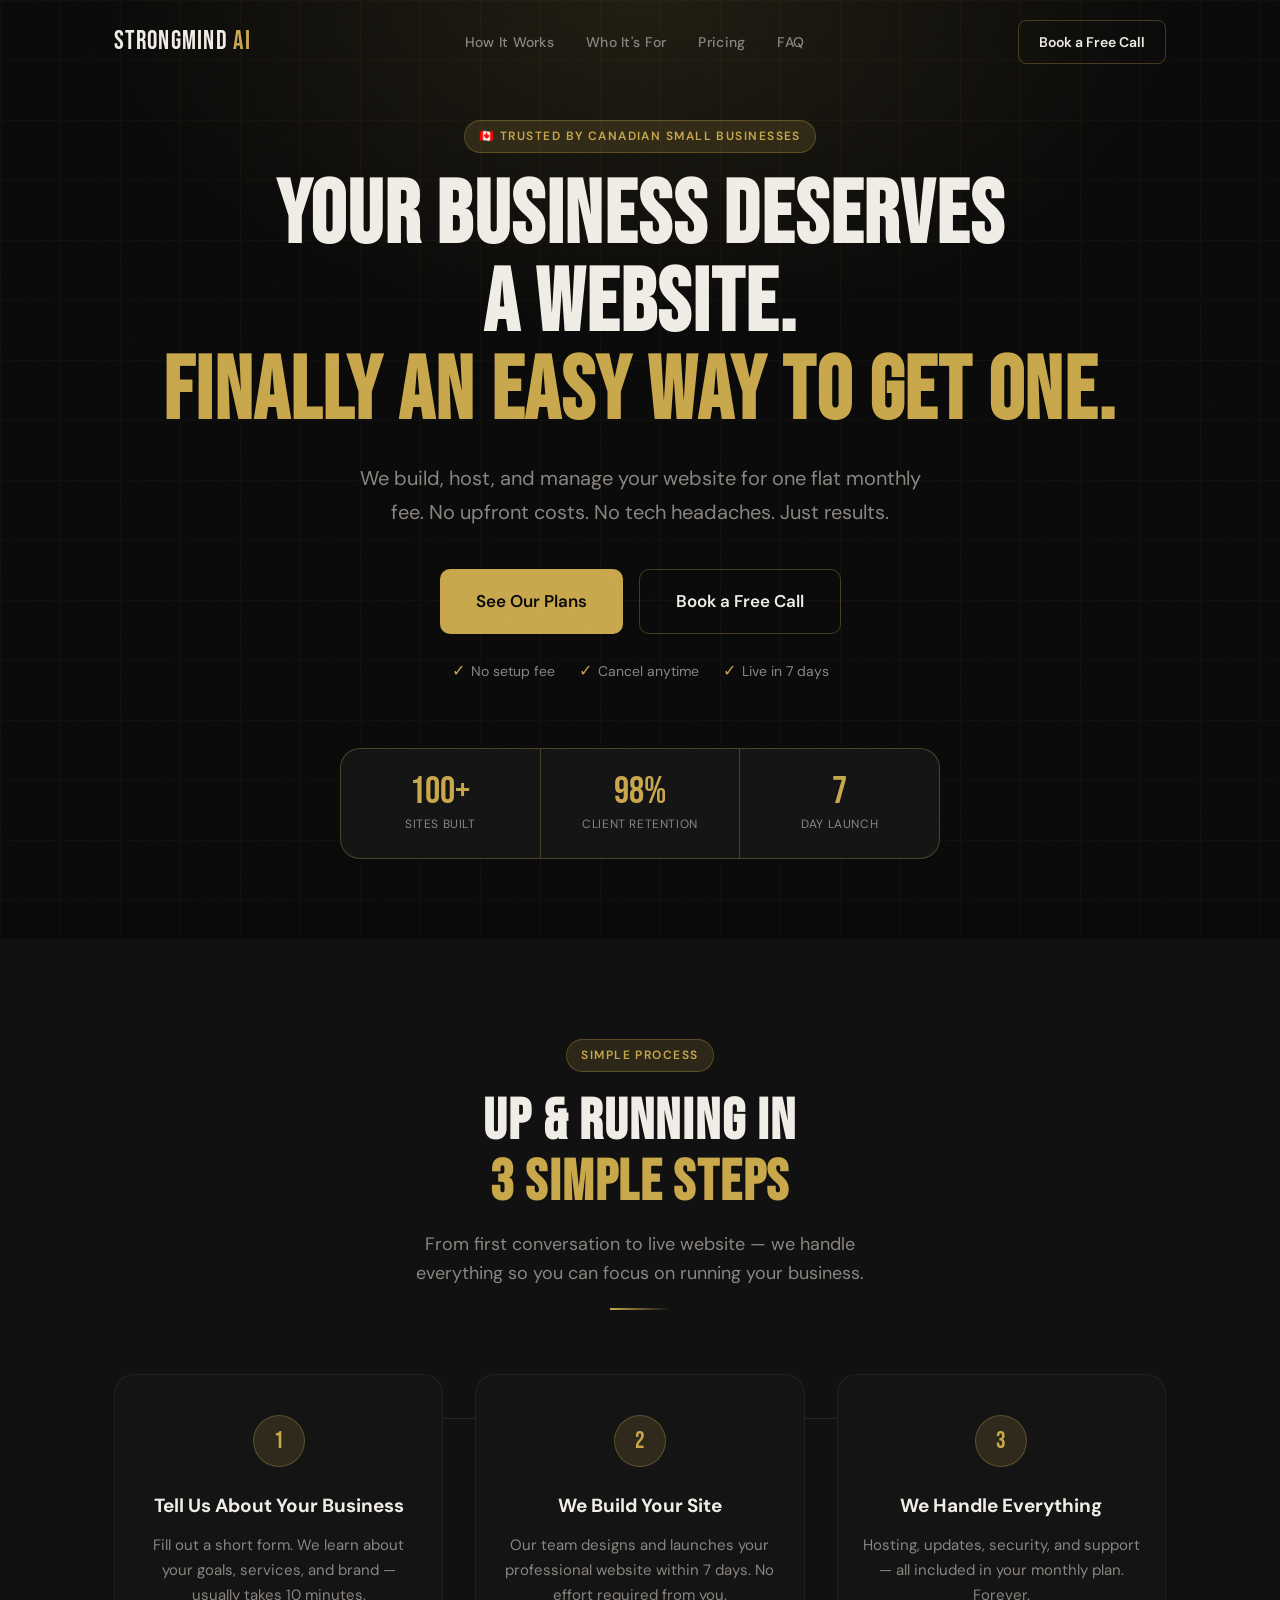
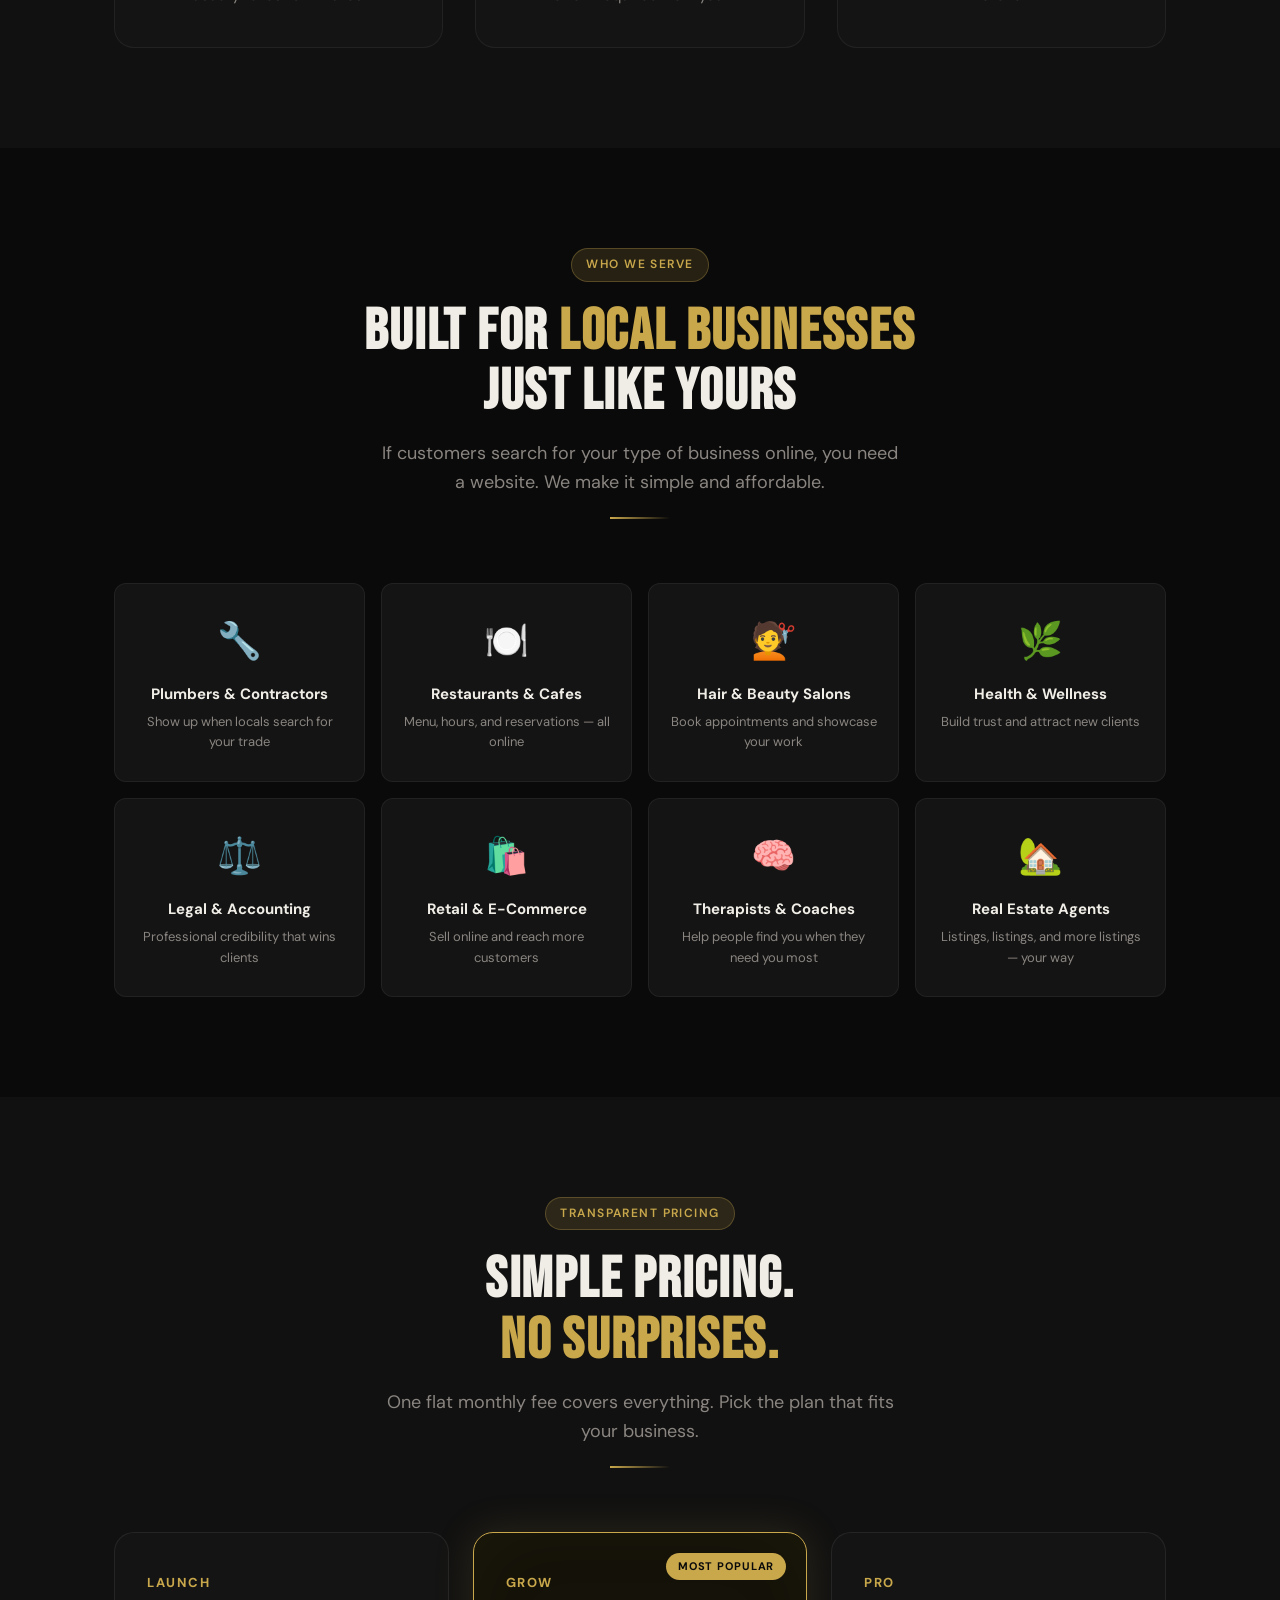
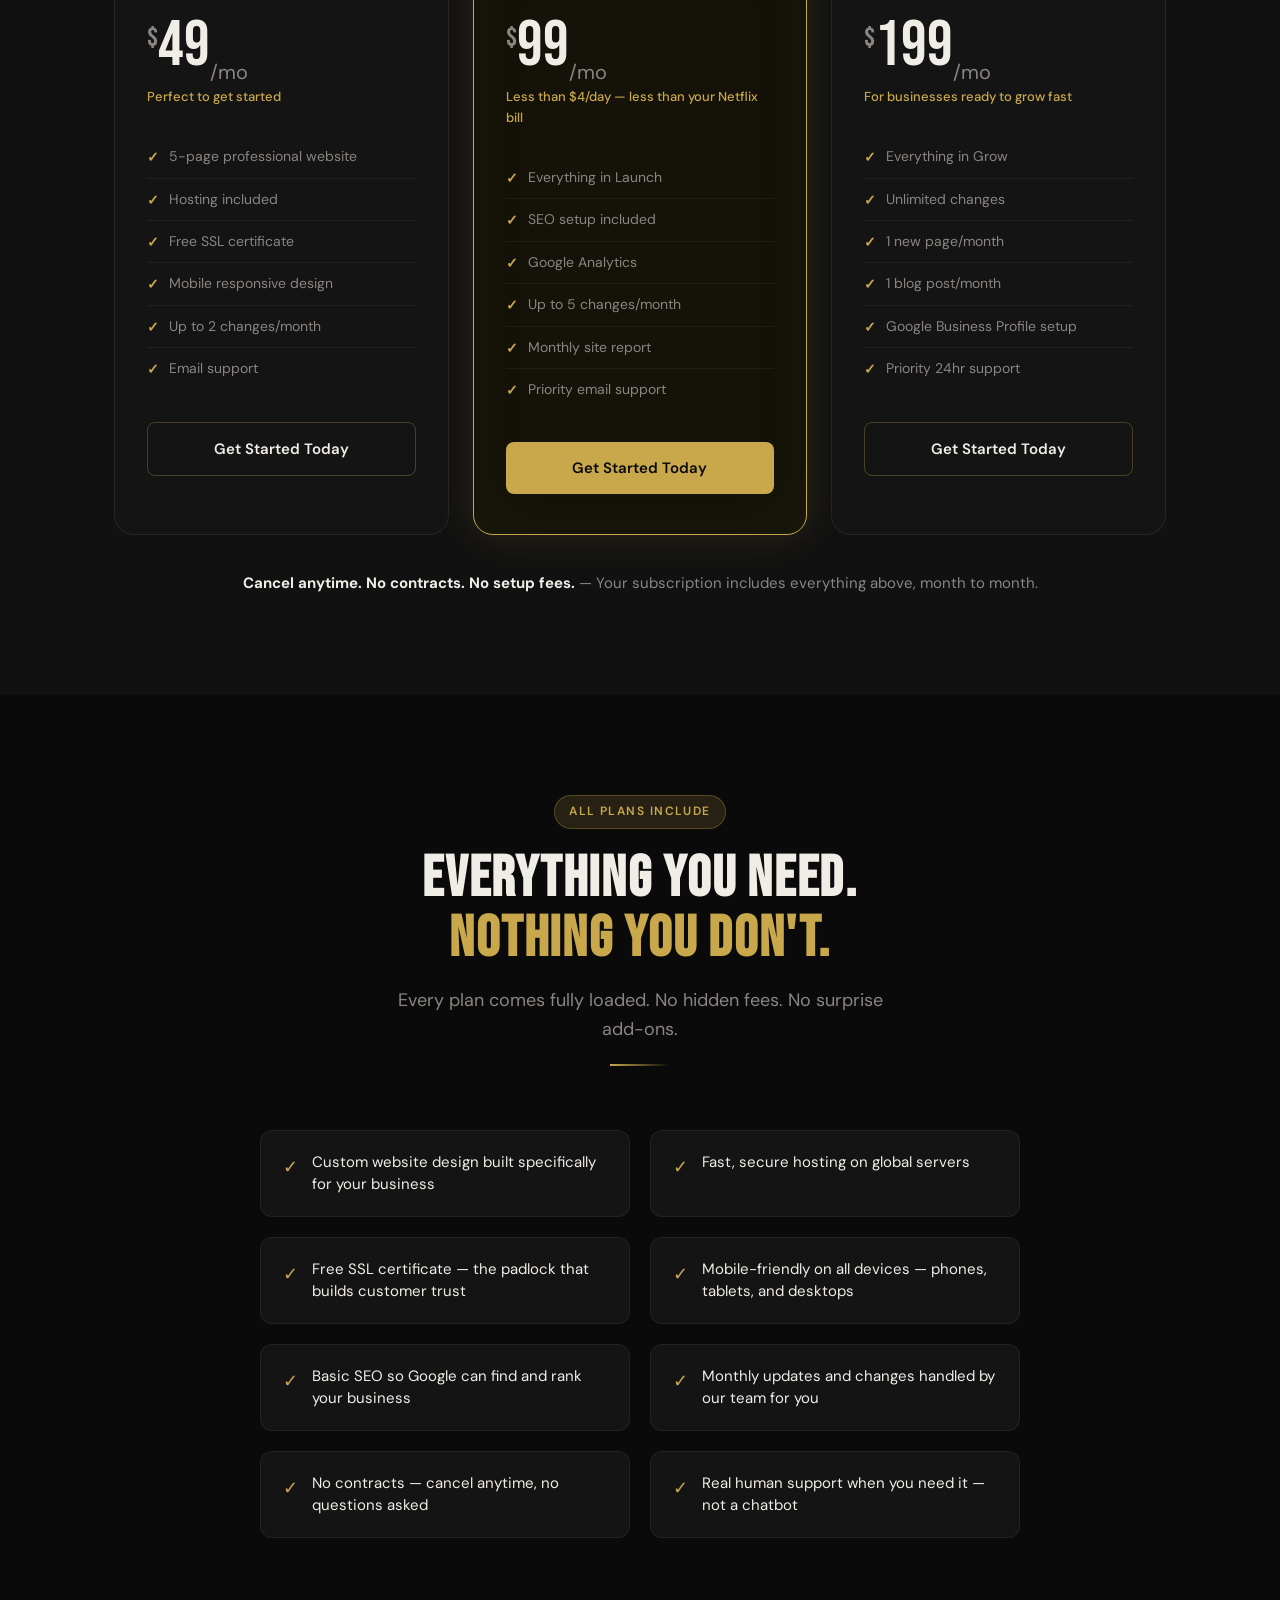
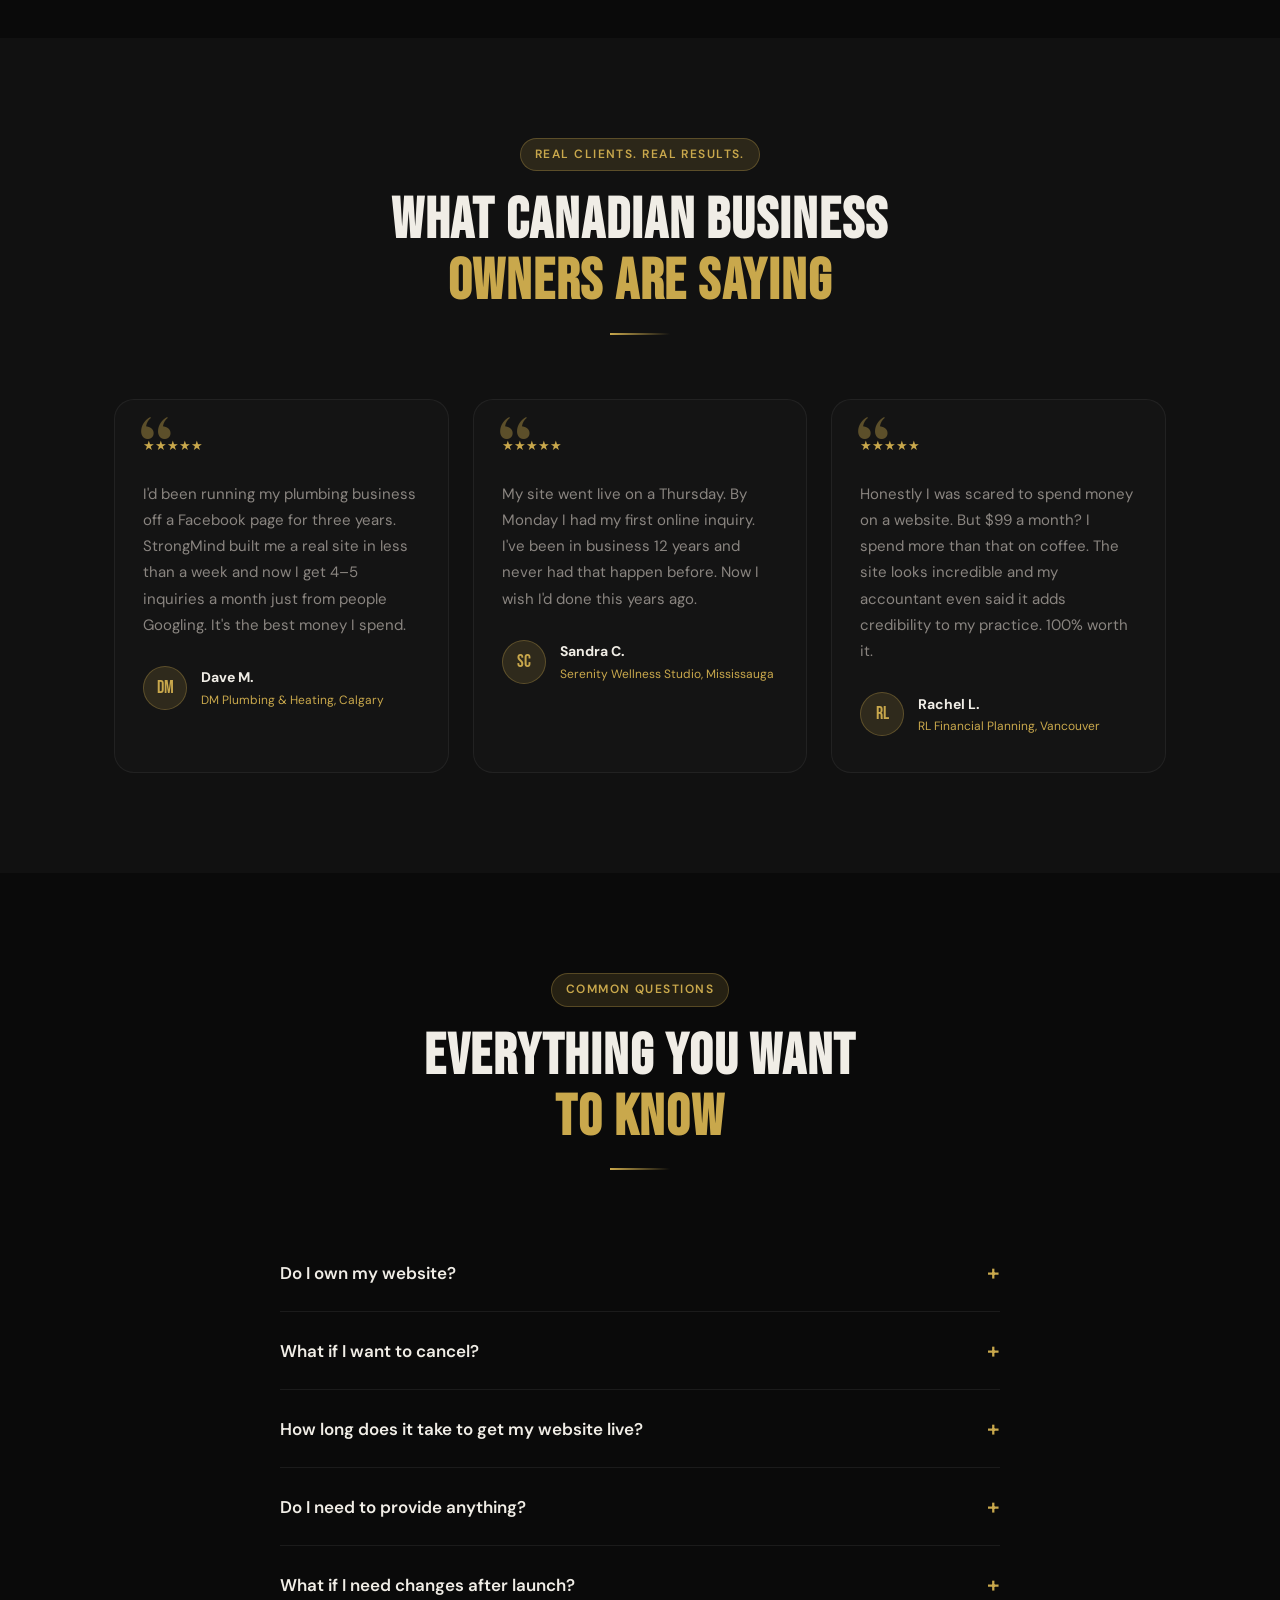
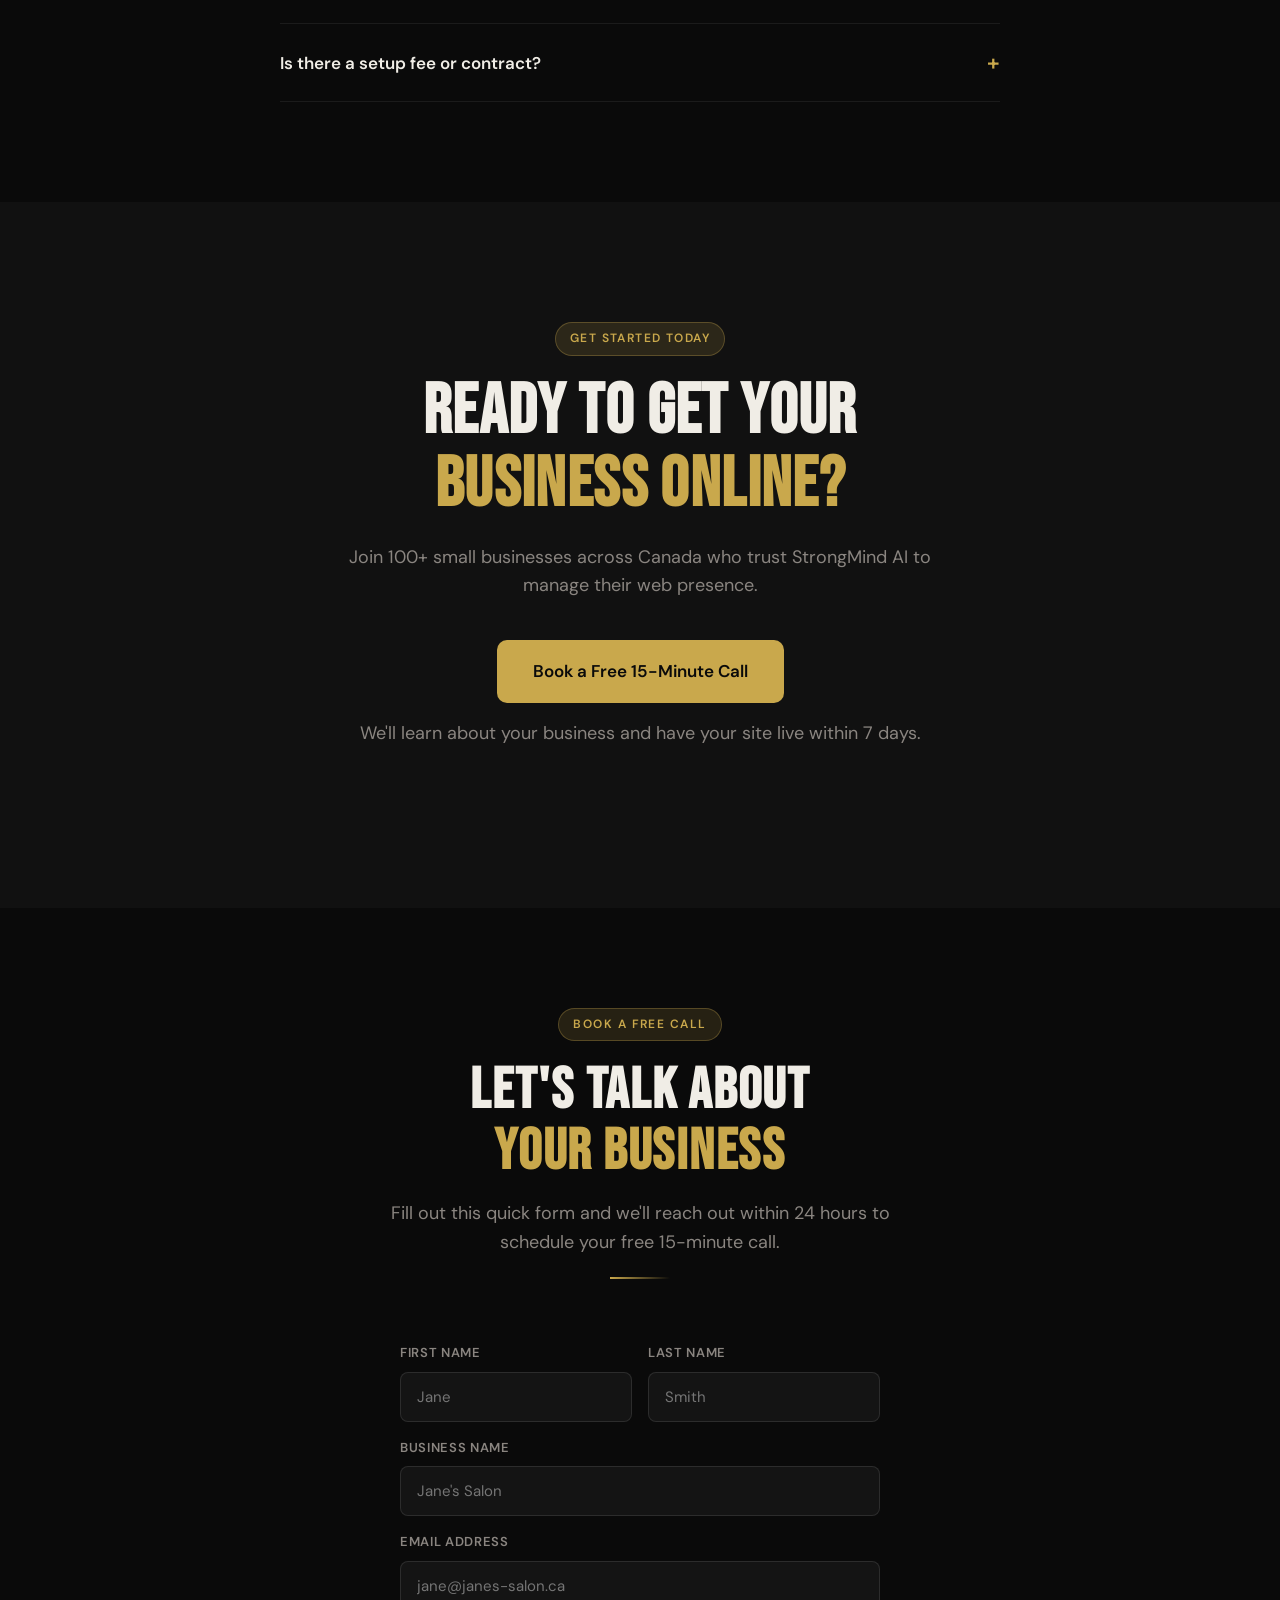
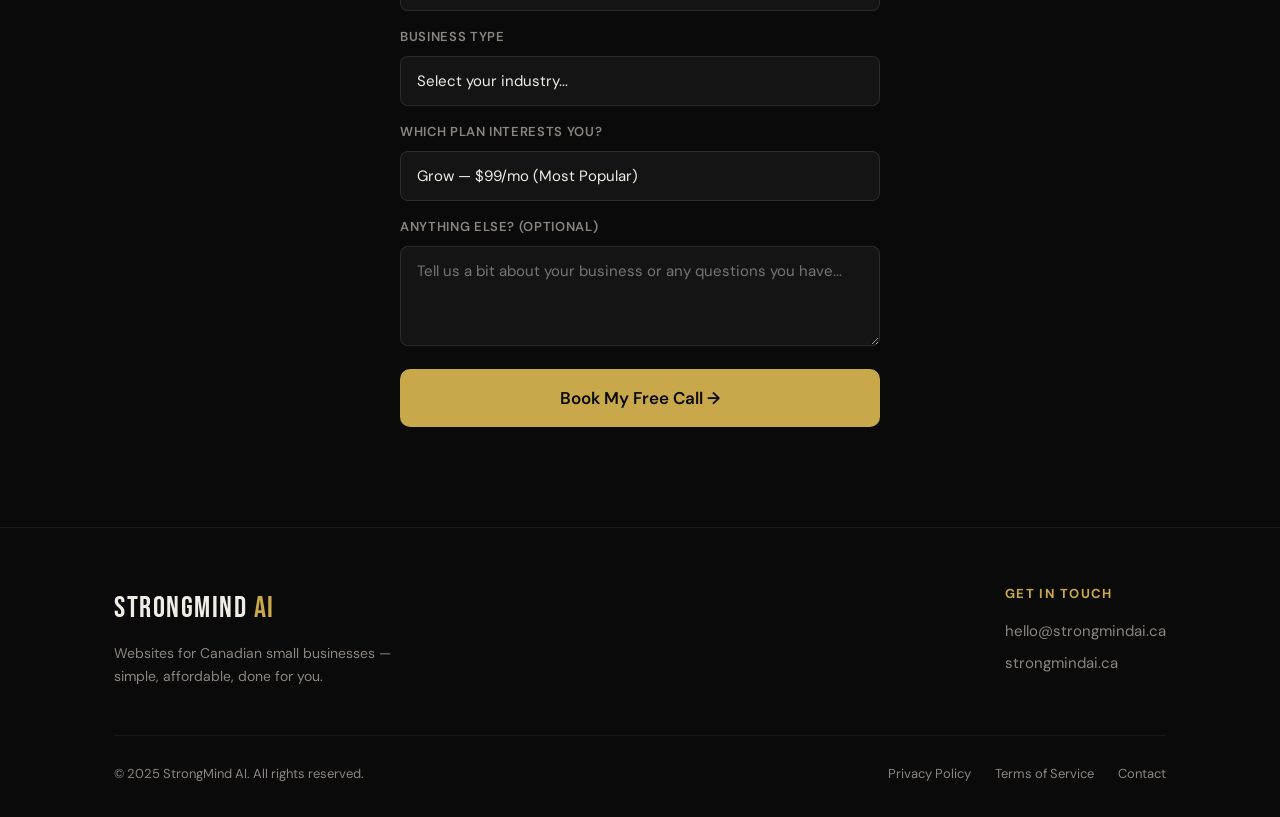
==== index.html @ a680040a "Add files via upload" ====
<!DOCTYPE html>
<html lang="en">
<head>
<meta charset="UTF-8">
<meta name="viewport" content="width=device-width, initial-scale=1.0">
<title>StrongMind AI — Websites for Canadian Small Businesses</title>
<link rel="preconnect" href="https://fonts.googleapis.com">
<link href="https://fonts.googleapis.com/css2?family=Bebas+Neue&family=DM+Sans:wght@300;400;500;600;700&family=DM+Serif+Display:ital@0;1&display=swap" rel="stylesheet">
<style>
  :root {
    --gold: #C9A84C;
    --gold-light: #E8C86A;
    --gold-dim: rgba(201,168,76,0.15);
    --gold-border: rgba(201,168,76,0.3);
    --bg: #0A0A0A;
    --bg2: #111111;
    --bg3: #161616;
    --text: #F0EDE6;
    --muted: #8A8580;
    --card: #141414;
    --radius: 12px;
    --radius-lg: 20px;
    --shadow-gold: 0 0 40px rgba(201,168,76,0.15);
  }

  *, *::before, *::after { box-sizing: border-box; margin: 0; padding: 0; }

  html { scroll-behavior: smooth; font-size: 16px; }

  body {
    background: var(--bg);
    color: var(--text);
    font-family: 'DM Sans', sans-serif;
    line-height: 1.6;
    overflow-x: hidden;
  }

  /* Noise texture overlay */
  body::before {
    content: '';
    position: fixed;
    inset: 0;
    background-image: url("data:image/svg+xml,%3Csvg viewBox='0 0 256 256' xmlns='http://www.w3.org/2000/svg'%3E%3Cfilter id='noise'%3E%3CfeTurbulence type='fractalNoise' baseFrequency='0.9' numOctaves='4' stitchTiles='stitch'/%3E%3C/filter%3E%3Crect width='100%25' height='100%25' filter='url(%23noise)' opacity='0.04'/%3E%3C/svg%3E");
    pointer-events: none;
    z-index: 9999;
    opacity: 0.4;
  }

  /* ─── UTILITY ─── */
  .container { max-width: 1100px; margin: 0 auto; padding: 0 24px; }
  .gold { color: var(--gold); }
  .tag {
    display: inline-block;
    background: var(--gold-dim);
    border: 1px solid var(--gold-border);
    color: var(--gold);
    font-size: 12px;
    font-weight: 600;
    letter-spacing: 0.12em;
    text-transform: uppercase;
    padding: 6px 14px;
    border-radius: 100px;
    margin-bottom: 20px;
  }

  /* ─── BUTTONS ─── */
  .btn {
    display: inline-flex; align-items: center; gap: 8px;
    font-family: 'DM Sans', sans-serif;
    font-weight: 600; font-size: 15px;
    padding: 14px 28px;
    border-radius: 8px;
    border: none; cursor: pointer;
    text-decoration: none;
    transition: all 0.2s ease;
    white-space: nowrap;
  }
  .btn-gold {
    background: var(--gold);
    color: #0A0A0A;
  }
  .btn-gold:hover {
    background: var(--gold-light);
    transform: translateY(-1px);
    box-shadow: 0 8px 24px rgba(201,168,76,0.35);
  }
  .btn-outline {
    background: transparent;
    border: 1.5px solid var(--gold-border);
    color: var(--text);
  }
  .btn-outline:hover {
    border-color: var(--gold);
    color: var(--gold);
    background: var(--gold-dim);
  }
  .btn-lg { padding: 18px 36px; font-size: 17px; border-radius: 10px; }

  /* ─── NAV ─── */
  nav {
    position: fixed; top: 0; left: 0; right: 0; z-index: 1000;
    padding: 20px 0;
    transition: all 0.3s ease;
  }
  nav.scrolled {
    background: rgba(10,10,10,0.92);
    backdrop-filter: blur(20px);
    padding: 14px 0;
    border-bottom: 1px solid var(--gold-border);
  }
  .nav-inner {
    display: flex; align-items: center; justify-content: space-between;
  }
  .logo {
    font-family: 'Bebas Neue', sans-serif;
    font-size: 26px;
    letter-spacing: 0.05em;
    color: var(--text);
    text-decoration: none;
  }
  .logo span { color: var(--gold); }
  .nav-links {
    display: flex; align-items: center; gap: 32px;
    list-style: none;
  }
  .nav-links a {
    color: var(--muted);
    text-decoration: none;
    font-size: 14px;
    font-weight: 500;
    transition: color 0.2s;
    letter-spacing: 0.02em;
  }
  .nav-links a:hover { color: var(--text); }
  .nav-right { display: flex; align-items: center; gap: 16px; }
  .hamburger {
    display: none; flex-direction: column; gap: 5px;
    background: none; border: none; cursor: pointer; padding: 4px;
  }
  .hamburger span {
    display: block; width: 24px; height: 2px;
    background: var(--text); border-radius: 2px;
    transition: all 0.3s;
  }
  .mobile-menu {
    display: none; position: fixed; inset: 0; top: 70px;
    background: rgba(10,10,10,0.98); backdrop-filter: blur(20px);
    padding: 40px 24px; z-index: 999;
    flex-direction: column; align-items: center; gap: 32px;
  }
  .mobile-menu.open { display: flex; }
  .mobile-menu a {
    color: var(--text); font-size: 22px; font-weight: 600;
    text-decoration: none;
  }

  @media (max-width: 768px) {
    .nav-links, .nav-right .btn-outline { display: none; }
    .hamburger { display: flex; }
  }

  /* ─── HERO ─── */
  .hero {
    min-height: 100vh;
    display: flex; align-items: center;
    padding: 120px 0 80px;
    position: relative;
    overflow: hidden;
  }
  .hero-bg {
    position: absolute; inset: 0;
    background: radial-gradient(ellipse 60% 50% at 50% 0%, rgba(201,168,76,0.12) 0%, transparent 70%);
  }
  .hero-grid {
    position: absolute; inset: 0; opacity: 0.04;
    background-image: linear-gradient(var(--gold) 1px, transparent 1px),
                      linear-gradient(90deg, var(--gold) 1px, transparent 1px);
    background-size: 60px 60px;
  }
  .hero-content { position: relative; text-align: center; }
  .hero h1 {
    font-family: 'Bebas Neue', sans-serif;
    font-size: clamp(48px, 9vw, 88px);
    line-height: 1.0;
    letter-spacing: 0.02em;
    margin-bottom: 24px;
    color: var(--text);
  }
  .hero h1 em {
    font-style: normal; color: var(--gold);
    display: block;
  }
  .hero p {
    font-size: clamp(16px, 2.5vw, 20px);
    color: var(--muted);
    max-width: 580px;
    margin: 0 auto 40px;
    line-height: 1.7;
  }
  .hero-btns {
    display: flex; gap: 16px; justify-content: center;
    flex-wrap: wrap; margin-bottom: 24px;
  }
  .hero-checks {
    display: flex; gap: 24px; justify-content: center;
    flex-wrap: wrap; color: var(--muted); font-size: 14px; margin-bottom: 64px;
  }
  .hero-checks span { display: flex; align-items: center; gap: 6px; }
  .hero-checks .check { color: var(--gold); font-size: 16px; }
  .stats-row {
    display: flex; justify-content: center; gap: 0;
    border: 1px solid var(--gold-border);
    border-radius: var(--radius-lg);
    background: var(--card);
    overflow: hidden;
    max-width: 600px; margin: 0 auto;
  }
  .stat {
    flex: 1; padding: 24px 20px; text-align: center;
    border-right: 1px solid var(--gold-border);
  }
  .stat:last-child { border-right: none; }
  .stat-num {
    font-family: 'Bebas Neue', sans-serif;
    font-size: 38px; color: var(--gold);
    line-height: 1;
  }
  .stat-label { font-size: 12px; color: var(--muted); margin-top: 4px; letter-spacing: 0.05em; text-transform: uppercase; }

  /* ─── SECTIONS ─── */
  section { padding: 100px 0; }
  .section-header { text-align: center; margin-bottom: 64px; }
  .section-header h2 {
    font-family: 'Bebas Neue', sans-serif;
    font-size: clamp(36px, 6vw, 58px);
    letter-spacing: 0.03em;
    line-height: 1.05;
    margin-bottom: 16px;
  }
  .section-header p {
    font-size: 18px; color: var(--muted);
    max-width: 520px; margin: 0 auto;
  }

  /* ─── HOW IT WORKS ─── */
  #how { background: var(--bg2); }
  .steps { display: grid; grid-template-columns: repeat(3, 1fr); gap: 32px; position: relative; }
  .steps::before {
    content: '';
    position: absolute; top: 44px; left: calc(16.67% + 20px); right: calc(16.67% + 20px);
    height: 1px; background: linear-gradient(90deg, transparent, var(--gold-border), transparent);
  }
  .step {
    text-align: center; padding: 40px 24px;
    background: var(--card); border-radius: var(--radius-lg);
    border: 1px solid rgba(255,255,255,0.06);
    position: relative;
  }
  .step-num {
    width: 52px; height: 52px; border-radius: 50%;
    background: var(--gold-dim); border: 1.5px solid var(--gold-border);
    display: flex; align-items: center; justify-content: center;
    margin: 0 auto 24px;
    font-family: 'Bebas Neue', sans-serif; font-size: 24px; color: var(--gold);
  }
  .step h3 { font-size: 19px; font-weight: 700; margin-bottom: 12px; }
  .step p { color: var(--muted); font-size: 15px; line-height: 1.65; }

  @media (max-width: 700px) {
    .steps { grid-template-columns: 1fr; }
    .steps::before { display: none; }
  }

  /* ─── WHO IT'S FOR ─── */
  #who { background: var(--bg); }
  .biz-grid { display: grid; grid-template-columns: repeat(4, 1fr); gap: 16px; }
  .biz-card {
    background: var(--card); border-radius: var(--radius);
    border: 1px solid rgba(255,255,255,0.06);
    padding: 28px 20px; text-align: center;
    transition: all 0.25s ease;
  }
  .biz-card:hover {
    border-color: var(--gold-border);
    background: #1A1A14;
    transform: translateY(-3px);
  }
  .biz-icon { font-size: 36px; margin-bottom: 12px; }
  .biz-card h4 { font-size: 15px; font-weight: 700; margin-bottom: 6px; }
  .biz-card p { font-size: 13px; color: var(--muted); }

  @media (max-width: 800px) { .biz-grid { grid-template-columns: repeat(2, 1fr); } }
  @media (max-width: 400px) { .biz-grid { grid-template-columns: 1fr; } }

  /* ─── PRICING ─── */
  #pricing { background: var(--bg2); }
  .pricing-grid { display: grid; grid-template-columns: repeat(3, 1fr); gap: 24px; margin-bottom: 28px; }
  .plan {
    background: var(--card); border-radius: var(--radius-lg);
    border: 1px solid rgba(255,255,255,0.07);
    padding: 40px 32px;
    position: relative; overflow: hidden;
    transition: all 0.3s ease;
  }
  .plan:hover { transform: translateY(-4px); }
  .plan.featured {
    background: #141209;
    border: 1.5px solid var(--gold);
    box-shadow: var(--shadow-gold), inset 0 0 80px rgba(201,168,76,0.04);
  }
  .plan-badge {
    position: absolute; top: 20px; right: 20px;
    background: var(--gold); color: #0A0A0A;
    font-size: 11px; font-weight: 700; letter-spacing: 0.08em;
    text-transform: uppercase; padding: 5px 12px; border-radius: 100px;
  }
  .plan-name {
    font-size: 13px; font-weight: 700; letter-spacing: 0.12em;
    text-transform: uppercase; color: var(--gold);
    margin-bottom: 20px;
  }
  .plan-price {
    font-family: 'Bebas Neue', sans-serif;
    font-size: 64px; line-height: 1; color: var(--text);
  }
  .plan-price sup { font-size: 28px; vertical-align: top; margin-top: 10px; display: inline-block; color: var(--muted); }
  .plan-price sub { font-size: 20px; color: var(--muted); font-family: 'DM Sans', sans-serif; font-weight: 400; }
  .plan-subtext {
    font-size: 13px; color: var(--gold); margin: 6px 0 28px;
    font-weight: 500;
  }
  .plan-features { list-style: none; margin-bottom: 32px; }
  .plan-features li {
    display: flex; align-items: flex-start; gap: 10px;
    font-size: 14px; padding: 9px 0;
    border-bottom: 1px solid rgba(255,255,255,0.05); color: var(--muted);
  }
  .plan-features li:last-child { border-bottom: none; }
  .plan-features li::before { content: '✓'; color: var(--gold); font-weight: 700; flex-shrink: 0; margin-top: 1px; }
  .plan .btn { width: 100%; justify-content: center; }
  .pricing-note {
    text-align: center; color: var(--muted);
    font-size: 15px; padding-top: 8px;
  }
  .pricing-note strong { color: var(--text); }

  @media (max-width: 840px) { .pricing-grid { grid-template-columns: 1fr; max-width: 420px; margin: 0 auto 28px; } }

  /* ─── INCLUDED ─── */
  #included { background: var(--bg); }
  .included-grid { display: grid; grid-template-columns: repeat(2, 1fr); gap: 20px; max-width: 760px; margin: 0 auto; }
  .included-item {
    display: flex; align-items: flex-start; gap: 14px;
    background: var(--card); border-radius: var(--radius);
    border: 1px solid rgba(255,255,255,0.06);
    padding: 20px 22px;
  }
  .included-icon { color: var(--gold); font-size: 18px; flex-shrink: 0; margin-top: 2px; }
  .included-item p { font-size: 15px; line-height: 1.5; }

  @media (max-width: 600px) { .included-grid { grid-template-columns: 1fr; } }

  /* ─── TESTIMONIALS ─── */
  #testimonials { background: var(--bg2); }
  .testi-grid { display: grid; grid-template-columns: repeat(3, 1fr); gap: 24px; }
  .testi-card {
    background: var(--card); border-radius: var(--radius-lg);
    border: 1px solid rgba(255,255,255,0.06);
    padding: 36px 28px; position: relative;
  }
  .testi-card::before {
    content: '\201C';
    font-family: 'DM Serif Display', serif;
    font-size: 80px; line-height: 0.6;
    color: var(--gold); opacity: 0.4;
    position: absolute; top: 24px; left: 24px;
  }
  .testi-quote { font-size: 15px; color: var(--muted); line-height: 1.75; margin-bottom: 28px; padding-top: 20px; }
  .testi-author { display: flex; align-items: center; gap: 14px; }
  .testi-avatar {
    width: 44px; height: 44px; border-radius: 50%;
    background: var(--gold-dim); border: 1.5px solid var(--gold-border);
    display: flex; align-items: center; justify-content: center;
    font-family: 'Bebas Neue', sans-serif; font-size: 18px; color: var(--gold);
    flex-shrink: 0;
  }
  .testi-name { font-weight: 700; font-size: 14px; }
  .testi-biz { font-size: 12px; color: var(--gold); margin-top: 2px; }
  .testi-stars { color: var(--gold); font-size: 13px; margin-bottom: 4px; }

  @media (max-width: 768px) { .testi-grid { grid-template-columns: 1fr; } }

  /* ─── FAQ ─── */
  #faq { background: var(--bg); }
  .faq-list { max-width: 720px; margin: 0 auto; }
  .faq-item {
    border-bottom: 1px solid rgba(255,255,255,0.07);
    overflow: hidden;
  }
  .faq-q {
    width: 100%; background: none; border: none;
    color: var(--text); font-family: 'DM Sans', sans-serif;
    font-size: 17px; font-weight: 600;
    text-align: left; cursor: pointer;
    padding: 24px 0;
    display: flex; justify-content: space-between; align-items: center; gap: 16px;
  }
  .faq-q:hover { color: var(--gold); }
  .faq-icon { color: var(--gold); font-size: 22px; flex-shrink: 0; transition: transform 0.3s; }
  .faq-a {
    display: none; padding: 0 0 24px;
    color: var(--muted); font-size: 15px; line-height: 1.75;
  }
  .faq-item.open .faq-a { display: block; }
  .faq-item.open .faq-icon { transform: rotate(45deg); }

  /* ─── FINAL CTA ─── */
  #cta {
    background: var(--bg2);
    text-align: center; padding: 120px 0;
  }
  .cta-inner {
    max-width: 640px; margin: 0 auto;
  }
  #cta h2 {
    font-family: 'Bebas Neue', sans-serif;
    font-size: clamp(42px, 7vw, 70px);
    letter-spacing: 0.02em; line-height: 1.05;
    margin-bottom: 20px;
  }
  #cta p { font-size: 18px; color: var(--muted); margin-bottom: 40px; }
  .cta-sub { font-size: 14px; color: var(--muted); margin-top: 16px; }

  /* ─── CONTACT / FOOTER ─── */
  footer {
    background: var(--bg);
    border-top: 1px solid rgba(255,255,255,0.07);
    padding: 56px 0 32px;
  }
  .footer-top {
    display: flex; justify-content: space-between; align-items: flex-start;
    gap: 40px; margin-bottom: 48px; flex-wrap: wrap;
  }
  .footer-brand .logo { font-size: 30px; display: block; margin-bottom: 10px; }
  .footer-brand p { color: var(--muted); font-size: 14px; max-width: 280px; line-height: 1.6; }
  .footer-contact h4 { font-size: 13px; font-weight: 700; letter-spacing: 0.1em; text-transform: uppercase; color: var(--gold); margin-bottom: 14px; }
  .footer-contact a { display: block; color: var(--muted); font-size: 15px; text-decoration: none; margin-bottom: 8px; }
  .footer-contact a:hover { color: var(--text); }
  .footer-bottom {
    display: flex; justify-content: space-between; align-items: center;
    flex-wrap: wrap; gap: 16px;
    padding-top: 28px; border-top: 1px solid rgba(255,255,255,0.06);
  }
  .footer-copy { font-size: 13px; color: var(--muted); }
  .footer-links { display: flex; gap: 24px; }
  .footer-links a { color: var(--muted); font-size: 13px; text-decoration: none; }
  .footer-links a:hover { color: var(--gold); }

  /* ─── CONTACT FORM ─── */
  .form-wrap { max-width: 480px; margin: 0 auto; }
  .form-row { display: grid; grid-template-columns: 1fr 1fr; gap: 16px; }
  .form-group { margin-bottom: 16px; }
  .form-group label { display: block; font-size: 13px; font-weight: 600; color: var(--muted); margin-bottom: 8px; letter-spacing: 0.05em; text-transform: uppercase; }
  .form-group input, .form-group select, .form-group textarea {
    width: 100%; background: var(--card);
    border: 1px solid rgba(255,255,255,0.1);
    border-radius: 8px; color: var(--text);
    font-family: 'DM Sans', sans-serif; font-size: 15px;
    padding: 14px 16px; outline: none;
    transition: border-color 0.2s;
  }
  .form-group input:focus, .form-group select:focus, .form-group textarea:focus {
    border-color: var(--gold);
  }
  .form-group select { appearance: none; }
  .form-group textarea { resize: vertical; min-height: 100px; }
  .form-success {
    display: none; text-align: center; padding: 48px 24px;
  }
  .form-success .checkmark { font-size: 56px; margin-bottom: 16px; }
  .form-success h3 { font-size: 24px; font-weight: 700; margin-bottom: 8px; }
  .form-success p { color: var(--muted); }

  /* ─── SCROLL ANIMATIONS ─── */
  .reveal {
    opacity: 0; transform: translateY(28px);
    transition: opacity 0.7s ease, transform 0.7s ease;
  }
  .reveal.visible { opacity: 1; transform: none; }

  /* ─── GOLD LINE DIVIDER ─── */
  .divider {
    width: 60px; height: 2px;
    background: linear-gradient(90deg, var(--gold), transparent);
    margin: 20px auto 0;
  }
</style>
</head>
<body>

<!-- ─── NAVIGATION ─── -->
<nav id="navbar">
  <div class="container nav-inner">
    <a href="#" class="logo">StrongMind <span>AI</span></a>
    <ul class="nav-links">
      <li><a href="#how">How It Works</a></li>
      <li><a href="#who">Who It's For</a></li>
      <li><a href="#pricing">Pricing</a></li>
      <li><a href="#faq">FAQ</a></li>
    </ul>
    <div class="nav-right">
      <a href="#contact" class="btn btn-outline" style="padding:10px 20px;font-size:14px;">Book a Free Call</a>
      <button class="hamburger" id="hamburger" aria-label="Menu">
        <span></span><span></span><span></span>
      </button>
    </div>
  </div>
</nav>

<!-- Mobile Menu -->
<div class="mobile-menu" id="mobileMenu">
  <a href="#how" class="mobile-link">How It Works</a>
  <a href="#who" class="mobile-link">Who It's For</a>
  <a href="#pricing" class="mobile-link">Pricing</a>
  <a href="#faq" class="mobile-link">FAQ</a>
  <a href="#contact" class="btn btn-gold btn-lg">Book a Free Call</a>
</div>

<!-- ─── HERO ─── -->
<section class="hero" id="home">
  <div class="hero-bg"></div>
  <div class="hero-grid"></div>
  <div class="container hero-content">
    <div class="tag">🇨🇦 Trusted by Canadian Small Businesses</div>
    <h1>Your Business Deserves<br>a Website.<br><em>Finally an Easy Way to Get One.</em></h1>
    <p>We build, host, and manage your website for one flat monthly fee. No upfront costs. No tech headaches. Just results.</p>
    <div class="hero-btns">
      <a href="#pricing" class="btn btn-gold btn-lg">See Our Plans</a>
      <a href="#contact" class="btn btn-outline btn-lg">Book a Free Call</a>
    </div>
    <div class="hero-checks">
      <span><span class="check">✓</span> No setup fee</span>
      <span><span class="check">✓</span> Cancel anytime</span>
      <span><span class="check">✓</span> Live in 7 days</span>
    </div>
    <div class="stats-row">
      <div class="stat">
        <div class="stat-num">100+</div>
        <div class="stat-label">Sites Built</div>
      </div>
      <div class="stat">
        <div class="stat-num">98%</div>
        <div class="stat-label">Client Retention</div>
      </div>
      <div class="stat">
        <div class="stat-num">7</div>
        <div class="stat-label">Day Launch</div>
      </div>
    </div>
  </div>
</section>

<!-- ─── HOW IT WORKS ─── -->
<section id="how">
  <div class="container">
    <div class="section-header reveal">
      <div class="tag">Simple Process</div>
      <h2>Up & Running in<br><span class="gold">3 Simple Steps</span></h2>
      <p>From first conversation to live website — we handle everything so you can focus on running your business.</p>
      <div class="divider"></div>
    </div>
    <div class="steps">
      <div class="step reveal">
        <div class="step-num">1</div>
        <h3>Tell Us About Your Business</h3>
        <p>Fill out a short form. We learn about your goals, services, and brand — usually takes 10 minutes.</p>
      </div>
      <div class="step reveal" style="transition-delay:0.15s">
        <div class="step-num">2</div>
        <h3>We Build Your Site</h3>
        <p>Our team designs and launches your professional website within 7 days. No effort required from you.</p>
      </div>
      <div class="step reveal" style="transition-delay:0.3s">
        <div class="step-num">3</div>
        <h3>We Handle Everything</h3>
        <p>Hosting, updates, security, and support — all included in your monthly plan. Forever.</p>
      </div>
    </div>
  </div>
</section>

<!-- ─── WHO IT'S FOR ─── -->
<section id="who">
  <div class="container">
    <div class="section-header reveal">
      <div class="tag">Who We Serve</div>
      <h2>Built for <span class="gold">Local Businesses</span><br>Just Like Yours</h2>
      <p>If customers search for your type of business online, you need a website. We make it simple and affordable.</p>
      <div class="divider"></div>
    </div>
    <div class="biz-grid">
      <div class="biz-card reveal">
        <div class="biz-icon">🔧</div>
        <h4>Plumbers & Contractors</h4>
        <p>Show up when locals search for your trade</p>
      </div>
      <div class="biz-card reveal" style="transition-delay:0.1s">
        <div class="biz-icon">🍽️</div>
        <h4>Restaurants & Cafes</h4>
        <p>Menu, hours, and reservations — all online</p>
      </div>
      <div class="biz-card reveal" style="transition-delay:0.15s">
        <div class="biz-icon">💇</div>
        <h4>Hair & Beauty Salons</h4>
        <p>Book appointments and showcase your work</p>
      </div>
      <div class="biz-card reveal" style="transition-delay:0.2s">
        <div class="biz-icon">🌿</div>
        <h4>Health & Wellness</h4>
        <p>Build trust and attract new clients</p>
      </div>
      <div class="biz-card reveal" style="transition-delay:0.1s">
        <div class="biz-icon">⚖️</div>
        <h4>Legal & Accounting</h4>
        <p>Professional credibility that wins clients</p>
      </div>
      <div class="biz-card reveal" style="transition-delay:0.15s">
        <div class="biz-icon">🛍️</div>
        <h4>Retail & E-Commerce</h4>
        <p>Sell online and reach more customers</p>
      </div>
      <div class="biz-card reveal" style="transition-delay:0.2s">
        <div class="biz-icon">🧠</div>
        <h4>Therapists & Coaches</h4>
        <p>Help people find you when they need you most</p>
      </div>
      <div class="biz-card reveal" style="transition-delay:0.25s">
        <div class="biz-icon">🏡</div>
        <h4>Real Estate Agents</h4>
        <p>Listings, listings, and more listings — your way</p>
      </div>
    </div>
  </div>
</section>

<!-- ─── PRICING ─── -->
<section id="pricing">
  <div class="container">
    <div class="section-header reveal">
      <div class="tag">Transparent Pricing</div>
      <h2>Simple Pricing.<br><span class="gold">No Surprises.</span></h2>
      <p>One flat monthly fee covers everything. Pick the plan that fits your business.</p>
      <div class="divider"></div>
    </div>
    <div class="pricing-grid">
      <!-- Launch -->
      <div class="plan reveal">
        <div class="plan-name">Launch</div>
        <div class="plan-price"><sup>$</sup>49<sub>/mo</sub></div>
        <div class="plan-subtext">Perfect to get started</div>
        <ul class="plan-features">
          <li>5-page professional website</li>
          <li>Hosting included</li>
          <li>Free SSL certificate</li>
          <li>Mobile responsive design</li>
          <li>Up to 2 changes/month</li>
          <li>Email support</li>
        </ul>
        <a href="#contact" class="btn btn-outline">Get Started Today</a>
      </div>
      <!-- Grow (Featured) -->
      <div class="plan featured reveal" style="transition-delay:0.15s">
        <div class="plan-badge">Most Popular</div>
        <div class="plan-name">Grow</div>
        <div class="plan-price"><sup>$</sup>99<sub>/mo</sub></div>
        <div class="plan-subtext">Less than $4/day — less than your Netflix bill</div>
        <ul class="plan-features">
          <li>Everything in Launch</li>
          <li>SEO setup included</li>
          <li>Google Analytics</li>
          <li>Up to 5 changes/month</li>
          <li>Monthly site report</li>
          <li>Priority email support</li>
        </ul>
        <a href="#contact" class="btn btn-gold">Get Started Today</a>
      </div>
      <!-- Pro -->
      <div class="plan reveal" style="transition-delay:0.3s">
        <div class="plan-name">Pro</div>
        <div class="plan-price"><sup>$</sup>199<sub>/mo</sub></div>
        <div class="plan-subtext">For businesses ready to grow fast</div>
        <ul class="plan-features">
          <li>Everything in Grow</li>
          <li>Unlimited changes</li>
          <li>1 new page/month</li>
          <li>1 blog post/month</li>
          <li>Google Business Profile setup</li>
          <li>Priority 24hr support</li>
        </ul>
        <a href="#contact" class="btn btn-outline">Get Started Today</a>
      </div>
    </div>
    <p class="pricing-note reveal">
      <strong>Cancel anytime. No contracts. No setup fees.</strong> — Your subscription includes everything above, month to month.
    </p>
  </div>
</section>

<!-- ─── WHAT'S INCLUDED ─── -->
<section id="included">
  <div class="container">
    <div class="section-header reveal">
      <div class="tag">All Plans Include</div>
      <h2>Everything You Need.<br><span class="gold">Nothing You Don't.</span></h2>
      <p>Every plan comes fully loaded. No hidden fees. No surprise add-ons.</p>
      <div class="divider"></div>
    </div>
    <div class="included-grid">
      <div class="included-item reveal">
        <div class="included-icon">✓</div>
        <p>Custom website design built specifically for your business</p>
      </div>
      <div class="included-item reveal" style="transition-delay:0.1s">
        <div class="included-icon">✓</div>
        <p>Fast, secure hosting on global servers</p>
      </div>
      <div class="included-item reveal" style="transition-delay:0.05s">
        <div class="included-icon">✓</div>
        <p>Free SSL certificate — the padlock that builds customer trust</p>
      </div>
      <div class="included-item reveal" style="transition-delay:0.15s">
        <div class="included-icon">✓</div>
        <p>Mobile-friendly on all devices — phones, tablets, and desktops</p>
      </div>
      <div class="included-item reveal" style="transition-delay:0.1s">
        <div class="included-icon">✓</div>
        <p>Basic SEO so Google can find and rank your business</p>
      </div>
      <div class="included-item reveal" style="transition-delay:0.2s">
        <div class="included-icon">✓</div>
        <p>Monthly updates and changes handled by our team for you</p>
      </div>
      <div class="included-item reveal" style="transition-delay:0.15s">
        <div class="included-icon">✓</div>
        <p>No contracts — cancel anytime, no questions asked</p>
      </div>
      <div class="included-item reveal" style="transition-delay:0.25s">
        <div class="included-icon">✓</div>
        <p>Real human support when you need it — not a chatbot</p>
      </div>
    </div>
  </div>
</section>

<!-- ─── TESTIMONIALS ─── -->
<section id="testimonials">
  <div class="container">
    <div class="section-header reveal">
      <div class="tag">Real Clients. Real Results.</div>
      <h2>What Canadian Business<br><span class="gold">Owners Are Saying</span></h2>
      <div class="divider"></div>
    </div>
    <div class="testi-grid">
      <div class="testi-card reveal">
        <div class="testi-stars">★★★★★</div>
        <p class="testi-quote">I'd been running my plumbing business off a Facebook page for three years. StrongMind built me a real site in less than a week and now I get 4–5 inquiries a month just from people Googling. It's the best money I spend.</p>
        <div class="testi-author">
          <div class="testi-avatar">DM</div>
          <div>
            <div class="testi-name">Dave M.</div>
            <div class="testi-biz">DM Plumbing & Heating, Calgary</div>
          </div>
        </div>
      </div>
      <div class="testi-card reveal" style="transition-delay:0.15s">
        <div class="testi-stars">★★★★★</div>
        <p class="testi-quote">My site went live on a Thursday. By Monday I had my first online inquiry. I've been in business 12 years and never had that happen before. Now I wish I'd done this years ago.</p>
        <div class="testi-author">
          <div class="testi-avatar">SC</div>
          <div>
            <div class="testi-name">Sandra C.</div>
            <div class="testi-biz">Serenity Wellness Studio, Mississauga</div>
          </div>
        </div>
      </div>
      <div class="testi-card reveal" style="transition-delay:0.3s">
        <div class="testi-stars">★★★★★</div>
        <p class="testi-quote">Honestly I was scared to spend money on a website. But $99 a month? I spend more than that on coffee. The site looks incredible and my accountant even said it adds credibility to my practice. 100% worth it.</p>
        <div class="testi-author">
          <div class="testi-avatar">RL</div>
          <div>
            <div class="testi-name">Rachel L.</div>
            <div class="testi-biz">RL Financial Planning, Vancouver</div>
          </div>
        </div>
      </div>
    </div>
  </div>
</section>

<!-- ─── FAQ ─── -->
<section id="faq">
  <div class="container">
    <div class="section-header reveal">
      <div class="tag">Common Questions</div>
      <h2>Everything You Want<br><span class="gold">to Know</span></h2>
      <div class="divider"></div>
    </div>
    <div class="faq-list">
      <div class="faq-item">
        <button class="faq-q">Do I own my website? <span class="faq-icon">+</span></button>
        <div class="faq-a">You own all your content and we'll give you everything if you ever leave. The hosting is managed by us as part of your plan — but your content, your copy, your photos? Yours, always.</div>
      </div>
      <div class="faq-item">
        <button class="faq-q">What if I want to cancel? <span class="faq-icon">+</span></button>
        <div class="faq-a">Cancel anytime with 30 days notice. No penalties, no questions asked. We'll even help you export everything you need.</div>
      </div>
      <div class="faq-item">
        <button class="faq-q">How long does it take to get my website live? <span class="faq-icon">+</span></button>
        <div class="faq-a">Most sites go live within 7 business days of us receiving your content. We move fast — no waiting around for weeks like traditional agencies.</div>
      </div>
      <div class="faq-item">
        <button class="faq-q">Do I need to provide anything? <span class="faq-icon">+</span></button>
        <div class="faq-a">Just your business name, services, contact info, and any photos you have. We handle the rest — design, copy structure, SEO setup, and launch. You'll be amazed how little we need from you.</div>
      </div>
      <div class="faq-item">
        <button class="faq-q">What if I need changes after launch? <span class="faq-icon">+</span></button>
        <div class="faq-a">Changes are included in every plan. Just email us what you need and we handle it. Most updates are done within 1–2 business days.</div>
      </div>
      <div class="faq-item">
        <button class="faq-q">Is there a setup fee or contract? <span class="faq-icon">+</span></button>
        <div class="faq-a">Never. No setup fees, no contracts, cancel anytime. We earn your business every single month — that's the model we've built on purpose.</div>
      </div>
    </div>
  </div>
</section>

<!-- ─── FINAL CTA ─── -->
<section id="cta">
  <div class="container">
    <div class="cta-inner reveal">
      <div class="tag">Get Started Today</div>
      <h2>Ready to Get Your<br><span class="gold">Business Online?</span></h2>
      <p>Join 100+ small businesses across Canada who trust StrongMind AI to manage their web presence.</p>
      <a href="#contact" class="btn btn-gold btn-lg">Book a Free 15-Minute Call</a>
      <p class="cta-sub">We'll learn about your business and have your site live within 7 days.</p>
    </div>
  </div>
</section>

<!-- ─── CONTACT FORM ─── -->
<section id="contact" style="background:var(--bg); padding:100px 0;">
  <div class="container">
    <div class="section-header reveal">
      <div class="tag">Book a Free Call</div>
      <h2>Let's Talk About<br><span class="gold">Your Business</span></h2>
      <p>Fill out this quick form and we'll reach out within 24 hours to schedule your free 15-minute call.</p>
      <div class="divider"></div>
    </div>
    <div class="form-wrap reveal">
      <div id="contactForm">
        <div class="form-row">
          <div class="form-group">
            <label>First Name</label>
            <input type="text" id="fname" placeholder="Jane">
          </div>
          <div class="form-group">
            <label>Last Name</label>
            <input type="text" id="lname" placeholder="Smith">
          </div>
        </div>
        <div class="form-group">
          <label>Business Name</label>
          <input type="text" id="biz" placeholder="Jane's Salon">
        </div>
        <div class="form-group">
          <label>Email Address</label>
          <input type="email" id="email" placeholder="jane@janes-salon.ca">
        </div>
        <div class="form-group">
          <label>Business Type</label>
          <select id="biztype">
            <option value="">Select your industry...</option>
            <option>Plumbing / Contracting</option>
            <option>Restaurant / Cafe</option>
            <option>Hair & Beauty Salon</option>
            <option>Health & Wellness</option>
            <option>Legal / Accounting</option>
            <option>Retail / E-Commerce</option>
            <option>Therapy / Coaching</option>
            <option>Real Estate</option>
            <option>Other</option>
          </select>
        </div>
        <div class="form-group">
          <label>Which plan interests you?</label>
          <select id="plan">
            <option>Launch — $49/mo</option>
            <option selected>Grow — $99/mo (Most Popular)</option>
            <option>Pro — $199/mo</option>
            <option>Not sure yet</option>
          </select>
        </div>
        <div class="form-group">
          <label>Anything else? (optional)</label>
          <textarea id="notes" placeholder="Tell us a bit about your business or any questions you have..."></textarea>
        </div>
        <button onclick="submitForm()" class="btn btn-gold btn-lg" style="width:100%;justify-content:center;">
          Book My Free Call →
        </button>
      </div>
      <div class="form-success" id="formSuccess">
        <div class="checkmark">✅</div>
        <h3>You're in! We'll be in touch within 24 hours.</h3>
        <p>Check your email — we'll send a confirmation and a calendar link to book your free 15-minute call.</p>
      </div>
    </div>
  </div>
</section>

<!-- ─── FOOTER ─── -->
<footer id="footer">
  <div class="container">
    <div class="footer-top">
      <div class="footer-brand">
        <a href="#" class="logo">StrongMind <span style="color:var(--gold)">AI</span></a>
        <p>Websites for Canadian small businesses — simple, affordable, done for you.</p>
      </div>
      <div class="footer-contact">
        <h4>Get in Touch</h4>
        <a href="mailto:hello@strongmindai.ca">hello@strongmindai.ca</a>
        <a href="https://strongmindai.ca">strongmindai.ca</a>
      </div>
    </div>
    <div class="footer-bottom">
      <p class="footer-copy">© 2025 StrongMind AI. All rights reserved.</p>
      <div class="footer-links">
        <a href="#">Privacy Policy</a>
        <a href="#">Terms of Service</a>
        <a href="#contact">Contact</a>
      </div>
    </div>
  </div>
</footer>

<script>
// ─── NAV SCROLL ───
const navbar = document.getElementById('navbar');
window.addEventListener('scroll', () => {
  navbar.classList.toggle('scrolled', window.scrollY > 50);
});

// ─── HAMBURGER ───
const hamburger = document.getElementById('hamburger');
const mobileMenu = document.getElementById('mobileMenu');
hamburger.addEventListener('click', () => {
  mobileMenu.classList.toggle('open');
});
document.querySelectorAll('.mobile-link, .mobile-menu .btn').forEach(el => {
  el.addEventListener('click', () => mobileMenu.classList.remove('open'));
});

// ─── FAQ ───
document.querySelectorAll('.faq-q').forEach(btn => {
  btn.addEventListener('click', () => {
    const item = btn.parentElement;
    const wasOpen = item.classList.contains('open');
    document.querySelectorAll('.faq-item').forEach(i => i.classList.remove('open'));
    if (!wasOpen) item.classList.add('open');
  });
});

// ─── SCROLL ANIMATIONS ───
const observer = new IntersectionObserver((entries) => {
  entries.forEach(e => { if (e.isIntersecting) e.target.classList.add('visible'); });
}, { threshold: 0.1, rootMargin: '0px 0px -40px 0px' });
document.querySelectorAll('.reveal').forEach(el => observer.observe(el));

// ─── FORM ───
function submitForm() {
  const fname = document.getElementById('fname').value.trim();
  const email = document.getElementById('email').value.trim();
  if (!fname || !email) {
    alert('Please enter your name and email to continue.');
    return;
  }
  document.getElementById('contactForm').style.display = 'none';
  document.getElementById('formSuccess').style.display = 'block';
}

// ─── SMOOTH ANCHOR ───
document.querySelectorAll('a[href^="#"]').forEach(a => {
  a.addEventListener('click', e => {
    const target = document.querySelector(a.getAttribute('href'));
    if (target) {
      e.preventDefault();
      target.scrollIntoView({ behavior: 'smooth', block: 'start' });
    }
  });
});
</script>
</body>
</html>
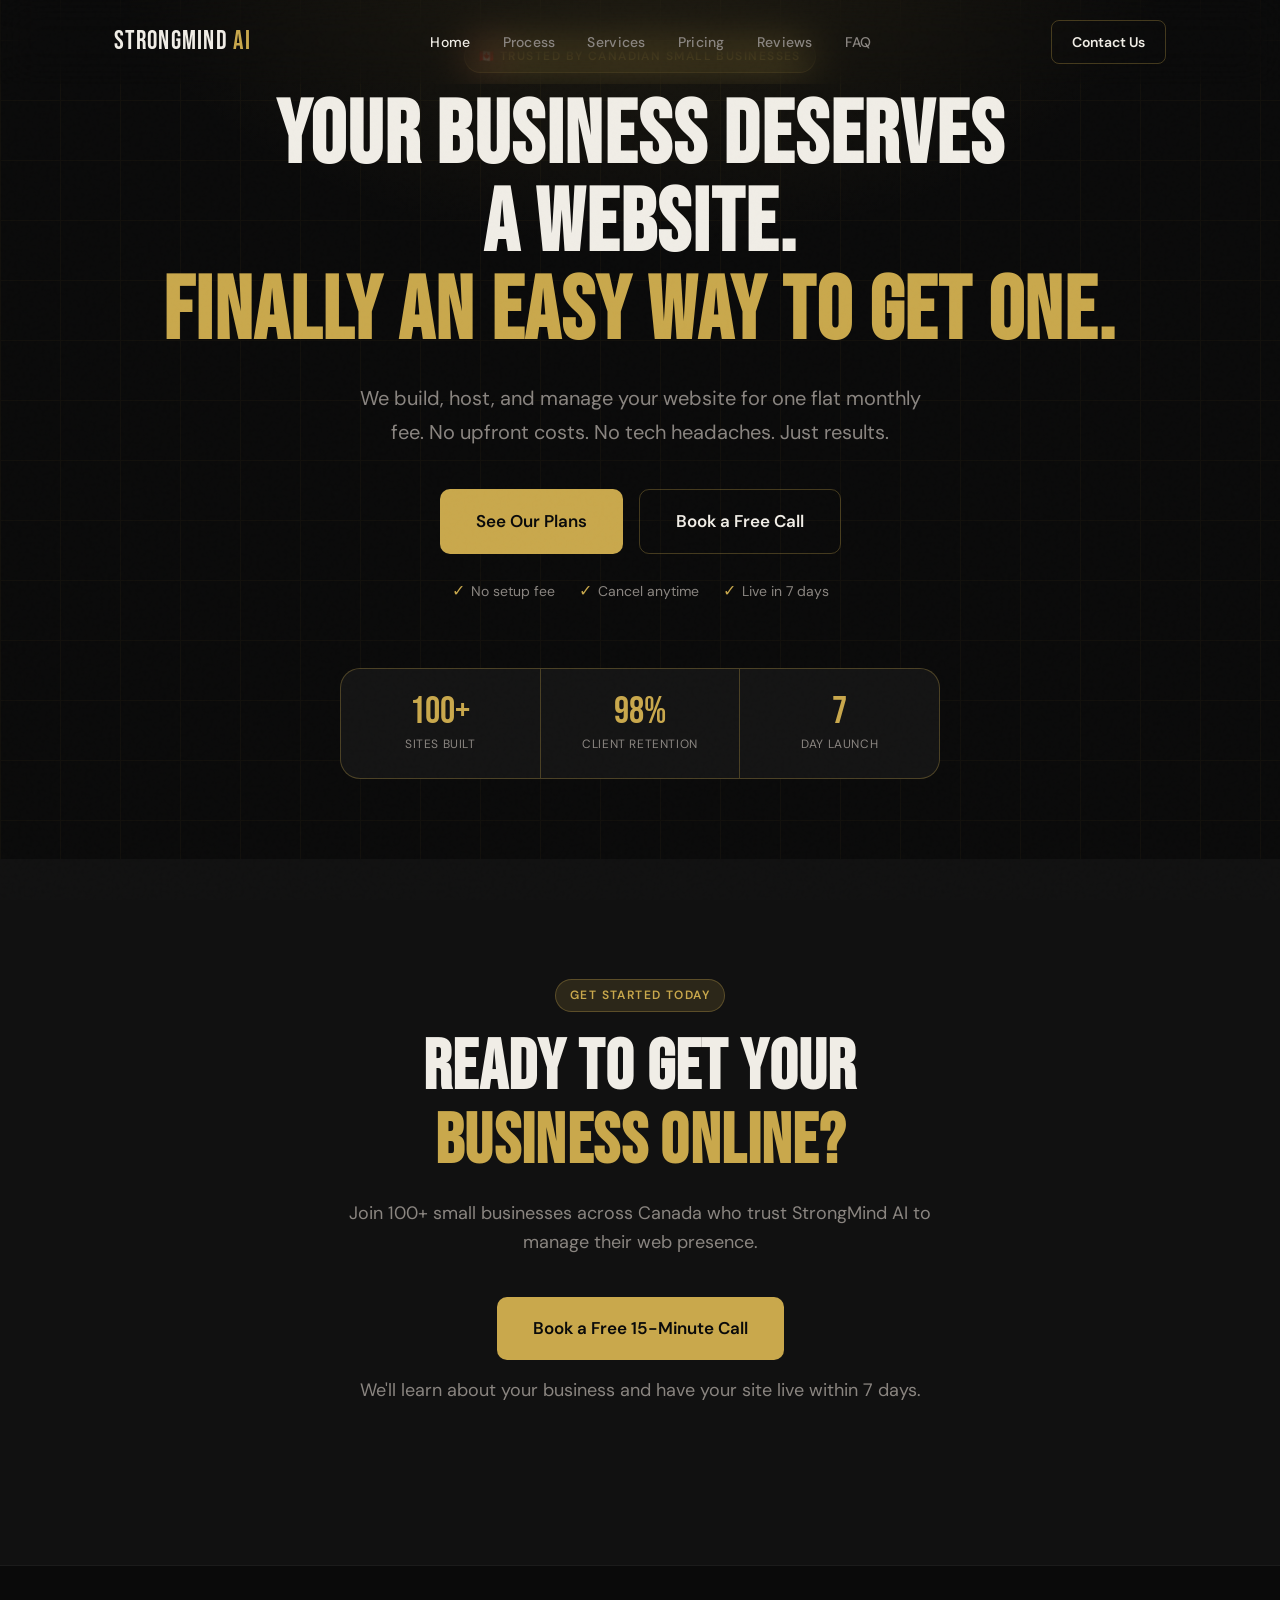
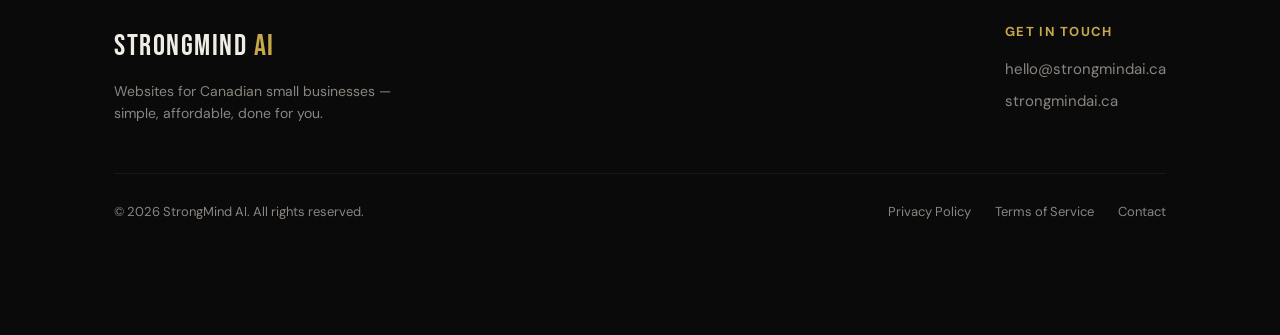
==== commit 4168677e: "Add files via upload" ====
--- a/index.html
+++ b/index.html
@@ -3,513 +3,28 @@
 <head>
 <meta charset="UTF-8">
 <meta name="viewport" content="width=device-width, initial-scale=1.0">
-<title>StrongMind AI — Websites for Canadian Small Businesses</title>
+<title>Home | StrongMind AI</title>
 <link rel="preconnect" href="https://fonts.googleapis.com">
 <link href="https://fonts.googleapis.com/css2?family=Bebas+Neue&family=DM+Sans:wght@300;400;500;600;700&family=DM+Serif+Display:ital@0;1&display=swap" rel="stylesheet">
-<style>
-  :root {
-    --gold: #C9A84C;
-    --gold-light: #E8C86A;
-    --gold-dim: rgba(201,168,76,0.15);
-    --gold-border: rgba(201,168,76,0.3);
-    --bg: #0A0A0A;
-    --bg2: #111111;
-    --bg3: #161616;
-    --text: #F0EDE6;
-    --muted: #8A8580;
-    --card: #141414;
-    --radius: 12px;
-    --radius-lg: 20px;
-    --shadow-gold: 0 0 40px rgba(201,168,76,0.15);
-  }
+<link rel="stylesheet" href="style.css">
+</head>
+<body class="home-page">
 
-  *, *::before, *::after { box-sizing: border-box; margin: 0; padding: 0; }
-
-  html { scroll-behavior: smooth; font-size: 16px; }
-
-  body {
-    background: var(--bg);
-    color: var(--text);
-    font-family: 'DM Sans', sans-serif;
-    line-height: 1.6;
-    overflow-x: hidden;
-  }
-
-  /* Noise texture overlay */
-  body::before {
-    content: '';
-    position: fixed;
-    inset: 0;
-    background-image: url("data:image/svg+xml,%3Csvg viewBox='0 0 256 256' xmlns='http://www.w3.org/2000/svg'%3E%3Cfilter id='noise'%3E%3CfeTurbulence type='fractalNoise' baseFrequency='0.9' numOctaves='4' stitchTiles='stitch'/%3E%3C/filter%3E%3Crect width='100%25' height='100%25' filter='url(%23noise)' opacity='0.04'/%3E%3C/svg%3E");
-    pointer-events: none;
-    z-index: 9999;
-    opacity: 0.4;
-  }
-
-  /* ─── UTILITY ─── */
-  .container { max-width: 1100px; margin: 0 auto; padding: 0 24px; }
-  .gold { color: var(--gold); }
-  .tag {
-    display: inline-block;
-    background: var(--gold-dim);
-    border: 1px solid var(--gold-border);
-    color: var(--gold);
-    font-size: 12px;
-    font-weight: 600;
-    letter-spacing: 0.12em;
-    text-transform: uppercase;
-    padding: 6px 14px;
-    border-radius: 100px;
-    margin-bottom: 20px;
-  }
-
-  /* ─── BUTTONS ─── */
-  .btn {
-    display: inline-flex; align-items: center; gap: 8px;
-    font-family: 'DM Sans', sans-serif;
-    font-weight: 600; font-size: 15px;
-    padding: 14px 28px;
-    border-radius: 8px;
-    border: none; cursor: pointer;
-    text-decoration: none;
-    transition: all 0.2s ease;
-    white-space: nowrap;
-  }
-  .btn-gold {
-    background: var(--gold);
-    color: #0A0A0A;
-  }
-  .btn-gold:hover {
-    background: var(--gold-light);
-    transform: translateY(-1px);
-    box-shadow: 0 8px 24px rgba(201,168,76,0.35);
-  }
-  .btn-outline {
-    background: transparent;
-    border: 1.5px solid var(--gold-border);
-    color: var(--text);
-  }
-  .btn-outline:hover {
-    border-color: var(--gold);
-    color: var(--gold);
-    background: var(--gold-dim);
-  }
-  .btn-lg { padding: 18px 36px; font-size: 17px; border-radius: 10px; }
-
-  /* ─── NAV ─── */
-  nav {
-    position: fixed; top: 0; left: 0; right: 0; z-index: 1000;
-    padding: 20px 0;
-    transition: all 0.3s ease;
-  }
-  nav.scrolled {
-    background: rgba(10,10,10,0.92);
-    backdrop-filter: blur(20px);
-    padding: 14px 0;
-    border-bottom: 1px solid var(--gold-border);
-  }
-  .nav-inner {
-    display: flex; align-items: center; justify-content: space-between;
-  }
-  .logo {
-    font-family: 'Bebas Neue', sans-serif;
-    font-size: 26px;
-    letter-spacing: 0.05em;
-    color: var(--text);
-    text-decoration: none;
-  }
-  .logo span { color: var(--gold); }
-  .nav-links {
-    display: flex; align-items: center; gap: 32px;
-    list-style: none;
-  }
-  .nav-links a {
-    color: var(--muted);
-    text-decoration: none;
-    font-size: 14px;
-    font-weight: 500;
-    transition: color 0.2s;
-    letter-spacing: 0.02em;
-  }
-  .nav-links a:hover { color: var(--text); }
-  .nav-right { display: flex; align-items: center; gap: 16px; }
-  .hamburger {
-    display: none; flex-direction: column; gap: 5px;
-    background: none; border: none; cursor: pointer; padding: 4px;
-  }
-  .hamburger span {
-    display: block; width: 24px; height: 2px;
-    background: var(--text); border-radius: 2px;
-    transition: all 0.3s;
-  }
-  .mobile-menu {
-    display: none; position: fixed; inset: 0; top: 70px;
-    background: rgba(10,10,10,0.98); backdrop-filter: blur(20px);
-    padding: 40px 24px; z-index: 999;
-    flex-direction: column; align-items: center; gap: 32px;
-  }
-  .mobile-menu.open { display: flex; }
-  .mobile-menu a {
-    color: var(--text); font-size: 22px; font-weight: 600;
-    text-decoration: none;
-  }
-
-  @media (max-width: 768px) {
-    .nav-links, .nav-right .btn-outline { display: none; }
-    .hamburger { display: flex; }
-  }
-
-  /* ─── HERO ─── */
-  .hero {
-    min-height: 100vh;
-    display: flex; align-items: center;
-    padding: 120px 0 80px;
-    position: relative;
-    overflow: hidden;
-  }
-  .hero-bg {
-    position: absolute; inset: 0;
-    background: radial-gradient(ellipse 60% 50% at 50% 0%, rgba(201,168,76,0.12) 0%, transparent 70%);
-  }
-  .hero-grid {
-    position: absolute; inset: 0; opacity: 0.04;
-    background-image: linear-gradient(var(--gold) 1px, transparent 1px),
-                      linear-gradient(90deg, var(--gold) 1px, transparent 1px);
-    background-size: 60px 60px;
-  }
-  .hero-content { position: relative; text-align: center; }
-  .hero h1 {
-    font-family: 'Bebas Neue', sans-serif;
-    font-size: clamp(48px, 9vw, 88px);
-    line-height: 1.0;
-    letter-spacing: 0.02em;
-    margin-bottom: 24px;
-    color: var(--text);
-  }
-  .hero h1 em {
-    font-style: normal; color: var(--gold);
-    display: block;
-  }
-  .hero p {
-    font-size: clamp(16px, 2.5vw, 20px);
-    color: var(--muted);
-    max-width: 580px;
-    margin: 0 auto 40px;
-    line-height: 1.7;
-  }
-  .hero-btns {
-    display: flex; gap: 16px; justify-content: center;
-    flex-wrap: wrap; margin-bottom: 24px;
-  }
-  .hero-checks {
-    display: flex; gap: 24px; justify-content: center;
-    flex-wrap: wrap; color: var(--muted); font-size: 14px; margin-bottom: 64px;
-  }
-  .hero-checks span { display: flex; align-items: center; gap: 6px; }
-  .hero-checks .check { color: var(--gold); font-size: 16px; }
-  .stats-row {
-    display: flex; justify-content: center; gap: 0;
-    border: 1px solid var(--gold-border);
-    border-radius: var(--radius-lg);
-    background: var(--card);
-    overflow: hidden;
-    max-width: 600px; margin: 0 auto;
-  }
-  .stat {
-    flex: 1; padding: 24px 20px; text-align: center;
-    border-right: 1px solid var(--gold-border);
-  }
-  .stat:last-child { border-right: none; }
-  .stat-num {
-    font-family: 'Bebas Neue', sans-serif;
-    font-size: 38px; color: var(--gold);
-    line-height: 1;
-  }
-  .stat-label { font-size: 12px; color: var(--muted); margin-top: 4px; letter-spacing: 0.05em; text-transform: uppercase; }
-
-  /* ─── SECTIONS ─── */
-  section { padding: 100px 0; }
-  .section-header { text-align: center; margin-bottom: 64px; }
-  .section-header h2 {
-    font-family: 'Bebas Neue', sans-serif;
-    font-size: clamp(36px, 6vw, 58px);
-    letter-spacing: 0.03em;
-    line-height: 1.05;
-    margin-bottom: 16px;
-  }
-  .section-header p {
-    font-size: 18px; color: var(--muted);
-    max-width: 520px; margin: 0 auto;
-  }
-
-  /* ─── HOW IT WORKS ─── */
-  #how { background: var(--bg2); }
-  .steps { display: grid; grid-template-columns: repeat(3, 1fr); gap: 32px; position: relative; }
-  .steps::before {
-    content: '';
-    position: absolute; top: 44px; left: calc(16.67% + 20px); right: calc(16.67% + 20px);
-    height: 1px; background: linear-gradient(90deg, transparent, var(--gold-border), transparent);
-  }
-  .step {
-    text-align: center; padding: 40px 24px;
-    background: var(--card); border-radius: var(--radius-lg);
-    border: 1px solid rgba(255,255,255,0.06);
-    position: relative;
-  }
-  .step-num {
-    width: 52px; height: 52px; border-radius: 50%;
-    background: var(--gold-dim); border: 1.5px solid var(--gold-border);
-    display: flex; align-items: center; justify-content: center;
-    margin: 0 auto 24px;
-    font-family: 'Bebas Neue', sans-serif; font-size: 24px; color: var(--gold);
-  }
-  .step h3 { font-size: 19px; font-weight: 700; margin-bottom: 12px; }
-  .step p { color: var(--muted); font-size: 15px; line-height: 1.65; }
-
-  @media (max-width: 700px) {
-    .steps { grid-template-columns: 1fr; }
-    .steps::before { display: none; }
-  }
-
-  /* ─── WHO IT'S FOR ─── */
-  #who { background: var(--bg); }
-  .biz-grid { display: grid; grid-template-columns: repeat(4, 1fr); gap: 16px; }
-  .biz-card {
-    background: var(--card); border-radius: var(--radius);
-    border: 1px solid rgba(255,255,255,0.06);
-    padding: 28px 20px; text-align: center;
-    transition: all 0.25s ease;
-  }
-  .biz-card:hover {
-    border-color: var(--gold-border);
-    background: #1A1A14;
-    transform: translateY(-3px);
-  }
-  .biz-icon { font-size: 36px; margin-bottom: 12px; }
-  .biz-card h4 { font-size: 15px; font-weight: 700; margin-bottom: 6px; }
-  .biz-card p { font-size: 13px; color: var(--muted); }
-
-  @media (max-width: 800px) { .biz-grid { grid-template-columns: repeat(2, 1fr); } }
-  @media (max-width: 400px) { .biz-grid { grid-template-columns: 1fr; } }
-
-  /* ─── PRICING ─── */
-  #pricing { background: var(--bg2); }
-  .pricing-grid { display: grid; grid-template-columns: repeat(3, 1fr); gap: 24px; margin-bottom: 28px; }
-  .plan {
-    background: var(--card); border-radius: var(--radius-lg);
-    border: 1px solid rgba(255,255,255,0.07);
-    padding: 40px 32px;
-    position: relative; overflow: hidden;
-    transition: all 0.3s ease;
-  }
-  .plan:hover { transform: translateY(-4px); }
-  .plan.featured {
-    background: #141209;
-    border: 1.5px solid var(--gold);
-    box-shadow: var(--shadow-gold), inset 0 0 80px rgba(201,168,76,0.04);
-  }
-  .plan-badge {
-    position: absolute; top: 20px; right: 20px;
-    background: var(--gold); color: #0A0A0A;
-    font-size: 11px; font-weight: 700; letter-spacing: 0.08em;
-    text-transform: uppercase; padding: 5px 12px; border-radius: 100px;
-  }
-  .plan-name {
-    font-size: 13px; font-weight: 700; letter-spacing: 0.12em;
-    text-transform: uppercase; color: var(--gold);
-    margin-bottom: 20px;
-  }
-  .plan-price {
-    font-family: 'Bebas Neue', sans-serif;
-    font-size: 64px; line-height: 1; color: var(--text);
-  }
-  .plan-price sup { font-size: 28px; vertical-align: top; margin-top: 10px; display: inline-block; color: var(--muted); }
-  .plan-price sub { font-size: 20px; color: var(--muted); font-family: 'DM Sans', sans-serif; font-weight: 400; }
-  .plan-subtext {
-    font-size: 13px; color: var(--gold); margin: 6px 0 28px;
-    font-weight: 500;
-  }
-  .plan-features { list-style: none; margin-bottom: 32px; }
-  .plan-features li {
-    display: flex; align-items: flex-start; gap: 10px;
-    font-size: 14px; padding: 9px 0;
-    border-bottom: 1px solid rgba(255,255,255,0.05); color: var(--muted);
-  }
-  .plan-features li:last-child { border-bottom: none; }
-  .plan-features li::before { content: '✓'; color: var(--gold); font-weight: 700; flex-shrink: 0; margin-top: 1px; }
-  .plan .btn { width: 100%; justify-content: center; }
-  .pricing-note {
-    text-align: center; color: var(--muted);
-    font-size: 15px; padding-top: 8px;
-  }
-  .pricing-note strong { color: var(--text); }
-
-  @media (max-width: 840px) { .pricing-grid { grid-template-columns: 1fr; max-width: 420px; margin: 0 auto 28px; } }
-
-  /* ─── INCLUDED ─── */
-  #included { background: var(--bg); }
-  .included-grid { display: grid; grid-template-columns: repeat(2, 1fr); gap: 20px; max-width: 760px; margin: 0 auto; }
-  .included-item {
-    display: flex; align-items: flex-start; gap: 14px;
-    background: var(--card); border-radius: var(--radius);
-    border: 1px solid rgba(255,255,255,0.06);
-    padding: 20px 22px;
-  }
-  .included-icon { color: var(--gold); font-size: 18px; flex-shrink: 0; margin-top: 2px; }
-  .included-item p { font-size: 15px; line-height: 1.5; }
-
-  @media (max-width: 600px) { .included-grid { grid-template-columns: 1fr; } }
-
-  /* ─── TESTIMONIALS ─── */
-  #testimonials { background: var(--bg2); }
-  .testi-grid { display: grid; grid-template-columns: repeat(3, 1fr); gap: 24px; }
-  .testi-card {
-    background: var(--card); border-radius: var(--radius-lg);
-    border: 1px solid rgba(255,255,255,0.06);
-    padding: 36px 28px; position: relative;
-  }
-  .testi-card::before {
-    content: '\201C';
-    font-family: 'DM Serif Display', serif;
-    font-size: 80px; line-height: 0.6;
-    color: var(--gold); opacity: 0.4;
-    position: absolute; top: 24px; left: 24px;
-  }
-  .testi-quote { font-size: 15px; color: var(--muted); line-height: 1.75; margin-bottom: 28px; padding-top: 20px; }
-  .testi-author { display: flex; align-items: center; gap: 14px; }
-  .testi-avatar {
-    width: 44px; height: 44px; border-radius: 50%;
-    background: var(--gold-dim); border: 1.5px solid var(--gold-border);
-    display: flex; align-items: center; justify-content: center;
-    font-family: 'Bebas Neue', sans-serif; font-size: 18px; color: var(--gold);
-    flex-shrink: 0;
-  }
-  .testi-name { font-weight: 700; font-size: 14px; }
-  .testi-biz { font-size: 12px; color: var(--gold); margin-top: 2px; }
-  .testi-stars { color: var(--gold); font-size: 13px; margin-bottom: 4px; }
-
-  @media (max-width: 768px) { .testi-grid { grid-template-columns: 1fr; } }
-
-  /* ─── FAQ ─── */
-  #faq { background: var(--bg); }
-  .faq-list { max-width: 720px; margin: 0 auto; }
-  .faq-item {
-    border-bottom: 1px solid rgba(255,255,255,0.07);
-    overflow: hidden;
-  }
-  .faq-q {
-    width: 100%; background: none; border: none;
-    color: var(--text); font-family: 'DM Sans', sans-serif;
-    font-size: 17px; font-weight: 600;
-    text-align: left; cursor: pointer;
-    padding: 24px 0;
-    display: flex; justify-content: space-between; align-items: center; gap: 16px;
-  }
-  .faq-q:hover { color: var(--gold); }
-  .faq-icon { color: var(--gold); font-size: 22px; flex-shrink: 0; transition: transform 0.3s; }
-  .faq-a {
-    display: none; padding: 0 0 24px;
-    color: var(--muted); font-size: 15px; line-height: 1.75;
-  }
-  .faq-item.open .faq-a { display: block; }
-  .faq-item.open .faq-icon { transform: rotate(45deg); }
-
-  /* ─── FINAL CTA ─── */
-  #cta {
-    background: var(--bg2);
-    text-align: center; padding: 120px 0;
-  }
-  .cta-inner {
-    max-width: 640px; margin: 0 auto;
-  }
-  #cta h2 {
-    font-family: 'Bebas Neue', sans-serif;
-    font-size: clamp(42px, 7vw, 70px);
-    letter-spacing: 0.02em; line-height: 1.05;
-    margin-bottom: 20px;
-  }
-  #cta p { font-size: 18px; color: var(--muted); margin-bottom: 40px; }
-  .cta-sub { font-size: 14px; color: var(--muted); margin-top: 16px; }
-
-  /* ─── CONTACT / FOOTER ─── */
-  footer {
-    background: var(--bg);
-    border-top: 1px solid rgba(255,255,255,0.07);
-    padding: 56px 0 32px;
-  }
-  .footer-top {
-    display: flex; justify-content: space-between; align-items: flex-start;
-    gap: 40px; margin-bottom: 48px; flex-wrap: wrap;
-  }
-  .footer-brand .logo { font-size: 30px; display: block; margin-bottom: 10px; }
-  .footer-brand p { color: var(--muted); font-size: 14px; max-width: 280px; line-height: 1.6; }
-  .footer-contact h4 { font-size: 13px; font-weight: 700; letter-spacing: 0.1em; text-transform: uppercase; color: var(--gold); margin-bottom: 14px; }
-  .footer-contact a { display: block; color: var(--muted); font-size: 15px; text-decoration: none; margin-bottom: 8px; }
-  .footer-contact a:hover { color: var(--text); }
-  .footer-bottom {
-    display: flex; justify-content: space-between; align-items: center;
-    flex-wrap: wrap; gap: 16px;
-    padding-top: 28px; border-top: 1px solid rgba(255,255,255,0.06);
-  }
-  .footer-copy { font-size: 13px; color: var(--muted); }
-  .footer-links { display: flex; gap: 24px; }
-  .footer-links a { color: var(--muted); font-size: 13px; text-decoration: none; }
-  .footer-links a:hover { color: var(--gold); }
-
-  /* ─── CONTACT FORM ─── */
-  .form-wrap { max-width: 480px; margin: 0 auto; }
-  .form-row { display: grid; grid-template-columns: 1fr 1fr; gap: 16px; }
-  .form-group { margin-bottom: 16px; }
-  .form-group label { display: block; font-size: 13px; font-weight: 600; color: var(--muted); margin-bottom: 8px; letter-spacing: 0.05em; text-transform: uppercase; }
-  .form-group input, .form-group select, .form-group textarea {
-    width: 100%; background: var(--card);
-    border: 1px solid rgba(255,255,255,0.1);
-    border-radius: 8px; color: var(--text);
-    font-family: 'DM Sans', sans-serif; font-size: 15px;
-    padding: 14px 16px; outline: none;
-    transition: border-color 0.2s;
-  }
-  .form-group input:focus, .form-group select:focus, .form-group textarea:focus {
-    border-color: var(--gold);
-  }
-  .form-group select { appearance: none; }
-  .form-group textarea { resize: vertical; min-height: 100px; }
-  .form-success {
-    display: none; text-align: center; padding: 48px 24px;
-  }
-  .form-success .checkmark { font-size: 56px; margin-bottom: 16px; }
-  .form-success h3 { font-size: 24px; font-weight: 700; margin-bottom: 8px; }
-  .form-success p { color: var(--muted); }
-
-  /* ─── SCROLL ANIMATIONS ─── */
-  .reveal {
-    opacity: 0; transform: translateY(28px);
-    transition: opacity 0.7s ease, transform 0.7s ease;
-  }
-  .reveal.visible { opacity: 1; transform: none; }
-
-  /* ─── GOLD LINE DIVIDER ─── */
-  .divider {
-    width: 60px; height: 2px;
-    background: linear-gradient(90deg, var(--gold), transparent);
-    margin: 20px auto 0;
-  }
-</style>
-</head>
-<body>
-
-<!-- ─── NAVIGATION ─── -->
+<!-- NAVIGATION -->
 <nav id="navbar">
   <div class="container nav-inner">
-    <a href="#" class="logo">StrongMind <span>AI</span></a>
+    <a href="index.html" class="logo">StrongMind <span>AI</span></a>
     <ul class="nav-links">
-      <li><a href="#how">How It Works</a></li>
-      <li><a href="#who">Who It's For</a></li>
-      <li><a href="#pricing">Pricing</a></li>
-      <li><a href="#faq">FAQ</a></li>
+      <li><a href='index.html' class='active'>Home</a></li>
+<li><a href='how-it-works.html' >Process</a></li>
+<li><a href='services.html' >Services</a></li>
+<li><a href='pricing.html' >Pricing</a></li>
+<li><a href='testimonials.html' >Reviews</a></li>
+<li><a href='faq.html' >FAQ</a></li>
+
     </ul>
     <div class="nav-right">
-      <a href="#contact" class="btn btn-outline" style="padding:10px 20px;font-size:14px;">Book a Free Call</a>
+      <a href="contact.html" class="btn btn-outline" style="padding:10px 20px;font-size:14px;">Contact Us</a>
       <button class="hamburger" id="hamburger" aria-label="Menu">
         <span></span><span></span><span></span>
       </button>
@@ -517,16 +32,19 @@
   </div>
 </nav>
 
-<!-- Mobile Menu -->
+<!-- MOBILE MENU -->
 <div class="mobile-menu" id="mobileMenu">
-  <a href="#how" class="mobile-link">How It Works</a>
-  <a href="#who" class="mobile-link">Who It's For</a>
-  <a href="#pricing" class="mobile-link">Pricing</a>
-  <a href="#faq" class="mobile-link">FAQ</a>
-  <a href="#contact" class="btn btn-gold btn-lg">Book a Free Call</a>
+  <a href='index.html' class='mobile-link active'>Home</a>
+<a href='how-it-works.html' class='mobile-link'>Process</a>
+<a href='services.html' class='mobile-link'>Services</a>
+<a href='pricing.html' class='mobile-link'>Pricing</a>
+<a href='testimonials.html' class='mobile-link'>Reviews</a>
+<a href='faq.html' class='mobile-link'>FAQ</a>
+
+  <a href="contact.html" class="btn btn-gold btn-lg">Contact Us</a>
 </div>
 
-<!-- ─── HERO ─── -->
+
 <section class="hero" id="home">
   <div class="hero-bg"></div>
   <div class="hero-grid"></div>
@@ -535,15 +53,15 @@
     <h1>Your Business Deserves<br>a Website.<br><em>Finally an Easy Way to Get One.</em></h1>
     <p>We build, host, and manage your website for one flat monthly fee. No upfront costs. No tech headaches. Just results.</p>
     <div class="hero-btns">
-      <a href="#pricing" class="btn btn-gold btn-lg">See Our Plans</a>
-      <a href="#contact" class="btn btn-outline btn-lg">Book a Free Call</a>
+      <a href="pricing.html" class="btn btn-gold btn-lg">See Our Plans</a>
+      <a href="contact.html" class="btn btn-outline btn-lg">Book a Free Call</a>
     </div>
     <div class="hero-checks">
       <span><span class="check">✓</span> No setup fee</span>
       <span><span class="check">✓</span> Cancel anytime</span>
       <span><span class="check">✓</span> Live in 7 days</span>
     </div>
-    <div class="stats-row">
+    <div class="stats-row reveal">
       <div class="stat">
         <div class="stat-num">100+</div>
         <div class="stat-label">Sites Built</div>
@@ -560,370 +78,25 @@
   </div>
 </section>
 
-<!-- ─── HOW IT WORKS ─── -->
-<section id="how">
-  <div class="container">
-    <div class="section-header reveal">
-      <div class="tag">Simple Process</div>
-      <h2>Up & Running in<br><span class="gold">3 Simple Steps</span></h2>
-      <p>From first conversation to live website — we handle everything so you can focus on running your business.</p>
-      <div class="divider"></div>
-    </div>
-    <div class="steps">
-      <div class="step reveal">
-        <div class="step-num">1</div>
-        <h3>Tell Us About Your Business</h3>
-        <p>Fill out a short form. We learn about your goals, services, and brand — usually takes 10 minutes.</p>
-      </div>
-      <div class="step reveal" style="transition-delay:0.15s">
-        <div class="step-num">2</div>
-        <h3>We Build Your Site</h3>
-        <p>Our team designs and launches your professional website within 7 days. No effort required from you.</p>
-      </div>
-      <div class="step reveal" style="transition-delay:0.3s">
-        <div class="step-num">3</div>
-        <h3>We Handle Everything</h3>
-        <p>Hosting, updates, security, and support — all included in your monthly plan. Forever.</p>
-      </div>
-    </div>
-  </div>
-</section>
-
-<!-- ─── WHO IT'S FOR ─── -->
-<section id="who">
-  <div class="container">
-    <div class="section-header reveal">
-      <div class="tag">Who We Serve</div>
-      <h2>Built for <span class="gold">Local Businesses</span><br>Just Like Yours</h2>
-      <p>If customers search for your type of business online, you need a website. We make it simple and affordable.</p>
-      <div class="divider"></div>
-    </div>
-    <div class="biz-grid">
-      <div class="biz-card reveal">
-        <div class="biz-icon">🔧</div>
-        <h4>Plumbers & Contractors</h4>
-        <p>Show up when locals search for your trade</p>
-      </div>
-      <div class="biz-card reveal" style="transition-delay:0.1s">
-        <div class="biz-icon">🍽️</div>
-        <h4>Restaurants & Cafes</h4>
-        <p>Menu, hours, and reservations — all online</p>
-      </div>
-      <div class="biz-card reveal" style="transition-delay:0.15s">
-        <div class="biz-icon">💇</div>
-        <h4>Hair & Beauty Salons</h4>
-        <p>Book appointments and showcase your work</p>
-      </div>
-      <div class="biz-card reveal" style="transition-delay:0.2s">
-        <div class="biz-icon">🌿</div>
-        <h4>Health & Wellness</h4>
-        <p>Build trust and attract new clients</p>
-      </div>
-      <div class="biz-card reveal" style="transition-delay:0.1s">
-        <div class="biz-icon">⚖️</div>
-        <h4>Legal & Accounting</h4>
-        <p>Professional credibility that wins clients</p>
-      </div>
-      <div class="biz-card reveal" style="transition-delay:0.15s">
-        <div class="biz-icon">🛍️</div>
-        <h4>Retail & E-Commerce</h4>
-        <p>Sell online and reach more customers</p>
-      </div>
-      <div class="biz-card reveal" style="transition-delay:0.2s">
-        <div class="biz-icon">🧠</div>
-        <h4>Therapists & Coaches</h4>
-        <p>Help people find you when they need you most</p>
-      </div>
-      <div class="biz-card reveal" style="transition-delay:0.25s">
-        <div class="biz-icon">🏡</div>
-        <h4>Real Estate Agents</h4>
-        <p>Listings, listings, and more listings — your way</p>
-      </div>
-    </div>
-  </div>
-</section>
-
-<!-- ─── PRICING ─── -->
-<section id="pricing">
-  <div class="container">
-    <div class="section-header reveal">
-      <div class="tag">Transparent Pricing</div>
-      <h2>Simple Pricing.<br><span class="gold">No Surprises.</span></h2>
-      <p>One flat monthly fee covers everything. Pick the plan that fits your business.</p>
-      <div class="divider"></div>
-    </div>
-    <div class="pricing-grid">
-      <!-- Launch -->
-      <div class="plan reveal">
-        <div class="plan-name">Launch</div>
-        <div class="plan-price"><sup>$</sup>49<sub>/mo</sub></div>
-        <div class="plan-subtext">Perfect to get started</div>
-        <ul class="plan-features">
-          <li>5-page professional website</li>
-          <li>Hosting included</li>
-          <li>Free SSL certificate</li>
-          <li>Mobile responsive design</li>
-          <li>Up to 2 changes/month</li>
-          <li>Email support</li>
-        </ul>
-        <a href="#contact" class="btn btn-outline">Get Started Today</a>
-      </div>
-      <!-- Grow (Featured) -->
-      <div class="plan featured reveal" style="transition-delay:0.15s">
-        <div class="plan-badge">Most Popular</div>
-        <div class="plan-name">Grow</div>
-        <div class="plan-price"><sup>$</sup>99<sub>/mo</sub></div>
-        <div class="plan-subtext">Less than $4/day — less than your Netflix bill</div>
-        <ul class="plan-features">
-          <li>Everything in Launch</li>
-          <li>SEO setup included</li>
-          <li>Google Analytics</li>
-          <li>Up to 5 changes/month</li>
-          <li>Monthly site report</li>
-          <li>Priority email support</li>
-        </ul>
-        <a href="#contact" class="btn btn-gold">Get Started Today</a>
-      </div>
-      <!-- Pro -->
-      <div class="plan reveal" style="transition-delay:0.3s">
-        <div class="plan-name">Pro</div>
-        <div class="plan-price"><sup>$</sup>199<sub>/mo</sub></div>
-        <div class="plan-subtext">For businesses ready to grow fast</div>
-        <ul class="plan-features">
-          <li>Everything in Grow</li>
-          <li>Unlimited changes</li>
-          <li>1 new page/month</li>
-          <li>1 blog post/month</li>
-          <li>Google Business Profile setup</li>
-          <li>Priority 24hr support</li>
-        </ul>
-        <a href="#contact" class="btn btn-outline">Get Started Today</a>
-      </div>
-    </div>
-    <p class="pricing-note reveal">
-      <strong>Cancel anytime. No contracts. No setup fees.</strong> — Your subscription includes everything above, month to month.
-    </p>
-  </div>
-</section>
-
-<!-- ─── WHAT'S INCLUDED ─── -->
-<section id="included">
-  <div class="container">
-    <div class="section-header reveal">
-      <div class="tag">All Plans Include</div>
-      <h2>Everything You Need.<br><span class="gold">Nothing You Don't.</span></h2>
-      <p>Every plan comes fully loaded. No hidden fees. No surprise add-ons.</p>
-      <div class="divider"></div>
-    </div>
-    <div class="included-grid">
-      <div class="included-item reveal">
-        <div class="included-icon">✓</div>
-        <p>Custom website design built specifically for your business</p>
-      </div>
-      <div class="included-item reveal" style="transition-delay:0.1s">
-        <div class="included-icon">✓</div>
-        <p>Fast, secure hosting on global servers</p>
-      </div>
-      <div class="included-item reveal" style="transition-delay:0.05s">
-        <div class="included-icon">✓</div>
-        <p>Free SSL certificate — the padlock that builds customer trust</p>
-      </div>
-      <div class="included-item reveal" style="transition-delay:0.15s">
-        <div class="included-icon">✓</div>
-        <p>Mobile-friendly on all devices — phones, tablets, and desktops</p>
-      </div>
-      <div class="included-item reveal" style="transition-delay:0.1s">
-        <div class="included-icon">✓</div>
-        <p>Basic SEO so Google can find and rank your business</p>
-      </div>
-      <div class="included-item reveal" style="transition-delay:0.2s">
-        <div class="included-icon">✓</div>
-        <p>Monthly updates and changes handled by our team for you</p>
-      </div>
-      <div class="included-item reveal" style="transition-delay:0.15s">
-        <div class="included-icon">✓</div>
-        <p>No contracts — cancel anytime, no questions asked</p>
-      </div>
-      <div class="included-item reveal" style="transition-delay:0.25s">
-        <div class="included-icon">✓</div>
-        <p>Real human support when you need it — not a chatbot</p>
-      </div>
-    </div>
-  </div>
-</section>
-
-<!-- ─── TESTIMONIALS ─── -->
-<section id="testimonials">
-  <div class="container">
-    <div class="section-header reveal">
-      <div class="tag">Real Clients. Real Results.</div>
-      <h2>What Canadian Business<br><span class="gold">Owners Are Saying</span></h2>
-      <div class="divider"></div>
-    </div>
-    <div class="testi-grid">
-      <div class="testi-card reveal">
-        <div class="testi-stars">★★★★★</div>
-        <p class="testi-quote">I'd been running my plumbing business off a Facebook page for three years. StrongMind built me a real site in less than a week and now I get 4–5 inquiries a month just from people Googling. It's the best money I spend.</p>
-        <div class="testi-author">
-          <div class="testi-avatar">DM</div>
-          <div>
-            <div class="testi-name">Dave M.</div>
-            <div class="testi-biz">DM Plumbing & Heating, Calgary</div>
-          </div>
-        </div>
-      </div>
-      <div class="testi-card reveal" style="transition-delay:0.15s">
-        <div class="testi-stars">★★★★★</div>
-        <p class="testi-quote">My site went live on a Thursday. By Monday I had my first online inquiry. I've been in business 12 years and never had that happen before. Now I wish I'd done this years ago.</p>
-        <div class="testi-author">
-          <div class="testi-avatar">SC</div>
-          <div>
-            <div class="testi-name">Sandra C.</div>
-            <div class="testi-biz">Serenity Wellness Studio, Mississauga</div>
-          </div>
-        </div>
-      </div>
-      <div class="testi-card reveal" style="transition-delay:0.3s">
-        <div class="testi-stars">★★★★★</div>
-        <p class="testi-quote">Honestly I was scared to spend money on a website. But $99 a month? I spend more than that on coffee. The site looks incredible and my accountant even said it adds credibility to my practice. 100% worth it.</p>
-        <div class="testi-author">
-          <div class="testi-avatar">RL</div>
-          <div>
-            <div class="testi-name">Rachel L.</div>
-            <div class="testi-biz">RL Financial Planning, Vancouver</div>
-          </div>
-        </div>
-      </div>
-    </div>
-  </div>
-</section>
-
-<!-- ─── FAQ ─── -->
-<section id="faq">
-  <div class="container">
-    <div class="section-header reveal">
-      <div class="tag">Common Questions</div>
-      <h2>Everything You Want<br><span class="gold">to Know</span></h2>
-      <div class="divider"></div>
-    </div>
-    <div class="faq-list">
-      <div class="faq-item">
-        <button class="faq-q">Do I own my website? <span class="faq-icon">+</span></button>
-        <div class="faq-a">You own all your content and we'll give you everything if you ever leave. The hosting is managed by us as part of your plan — but your content, your copy, your photos? Yours, always.</div>
-      </div>
-      <div class="faq-item">
-        <button class="faq-q">What if I want to cancel? <span class="faq-icon">+</span></button>
-        <div class="faq-a">Cancel anytime with 30 days notice. No penalties, no questions asked. We'll even help you export everything you need.</div>
-      </div>
-      <div class="faq-item">
-        <button class="faq-q">How long does it take to get my website live? <span class="faq-icon">+</span></button>
-        <div class="faq-a">Most sites go live within 7 business days of us receiving your content. We move fast — no waiting around for weeks like traditional agencies.</div>
-      </div>
-      <div class="faq-item">
-        <button class="faq-q">Do I need to provide anything? <span class="faq-icon">+</span></button>
-        <div class="faq-a">Just your business name, services, contact info, and any photos you have. We handle the rest — design, copy structure, SEO setup, and launch. You'll be amazed how little we need from you.</div>
-      </div>
-      <div class="faq-item">
-        <button class="faq-q">What if I need changes after launch? <span class="faq-icon">+</span></button>
-        <div class="faq-a">Changes are included in every plan. Just email us what you need and we handle it. Most updates are done within 1–2 business days.</div>
-      </div>
-      <div class="faq-item">
-        <button class="faq-q">Is there a setup fee or contract? <span class="faq-icon">+</span></button>
-        <div class="faq-a">Never. No setup fees, no contracts, cancel anytime. We earn your business every single month — that's the model we've built on purpose.</div>
-      </div>
-    </div>
-  </div>
-</section>
-
-<!-- ─── FINAL CTA ─── -->
 <section id="cta">
   <div class="container">
     <div class="cta-inner reveal">
       <div class="tag">Get Started Today</div>
       <h2>Ready to Get Your<br><span class="gold">Business Online?</span></h2>
       <p>Join 100+ small businesses across Canada who trust StrongMind AI to manage their web presence.</p>
-      <a href="#contact" class="btn btn-gold btn-lg">Book a Free 15-Minute Call</a>
+      <a href="contact.html" class="btn btn-gold btn-lg">Book a Free 15-Minute Call</a>
       <p class="cta-sub">We'll learn about your business and have your site live within 7 days.</p>
     </div>
   </div>
 </section>
 
-<!-- ─── CONTACT FORM ─── -->
-<section id="contact" style="background:var(--bg); padding:100px 0;">
-  <div class="container">
-    <div class="section-header reveal">
-      <div class="tag">Book a Free Call</div>
-      <h2>Let's Talk About<br><span class="gold">Your Business</span></h2>
-      <p>Fill out this quick form and we'll reach out within 24 hours to schedule your free 15-minute call.</p>
-      <div class="divider"></div>
-    </div>
-    <div class="form-wrap reveal">
-      <div id="contactForm">
-        <div class="form-row">
-          <div class="form-group">
-            <label>First Name</label>
-            <input type="text" id="fname" placeholder="Jane">
-          </div>
-          <div class="form-group">
-            <label>Last Name</label>
-            <input type="text" id="lname" placeholder="Smith">
-          </div>
-        </div>
-        <div class="form-group">
-          <label>Business Name</label>
-          <input type="text" id="biz" placeholder="Jane's Salon">
-        </div>
-        <div class="form-group">
-          <label>Email Address</label>
-          <input type="email" id="email" placeholder="jane@janes-salon.ca">
-        </div>
-        <div class="form-group">
-          <label>Business Type</label>
-          <select id="biztype">
-            <option value="">Select your industry...</option>
-            <option>Plumbing / Contracting</option>
-            <option>Restaurant / Cafe</option>
-            <option>Hair & Beauty Salon</option>
-            <option>Health & Wellness</option>
-            <option>Legal / Accounting</option>
-            <option>Retail / E-Commerce</option>
-            <option>Therapy / Coaching</option>
-            <option>Real Estate</option>
-            <option>Other</option>
-          </select>
-        </div>
-        <div class="form-group">
-          <label>Which plan interests you?</label>
-          <select id="plan">
-            <option>Launch — $49/mo</option>
-            <option selected>Grow — $99/mo (Most Popular)</option>
-            <option>Pro — $199/mo</option>
-            <option>Not sure yet</option>
-          </select>
-        </div>
-        <div class="form-group">
-          <label>Anything else? (optional)</label>
-          <textarea id="notes" placeholder="Tell us a bit about your business or any questions you have..."></textarea>
-        </div>
-        <button onclick="submitForm()" class="btn btn-gold btn-lg" style="width:100%;justify-content:center;">
-          Book My Free Call →
-        </button>
-      </div>
-      <div class="form-success" id="formSuccess">
-        <div class="checkmark">✅</div>
-        <h3>You're in! We'll be in touch within 24 hours.</h3>
-        <p>Check your email — we'll send a confirmation and a calendar link to book your free 15-minute call.</p>
-      </div>
-    </div>
-  </div>
-</section>
 
-<!-- ─── FOOTER ─── -->
+<!-- FOOTER -->
 <footer id="footer">
   <div class="container">
     <div class="footer-top">
       <div class="footer-brand">
-        <a href="#" class="logo">StrongMind <span style="color:var(--gold)">AI</span></a>
+        <a href="index.html" class="logo">StrongMind <span style="color:var(--gold)">AI</span></a>
         <p>Websites for Canadian small businesses — simple, affordable, done for you.</p>
       </div>
       <div class="footer-contact">
@@ -933,34 +106,39 @@
       </div>
     </div>
     <div class="footer-bottom">
-      <p class="footer-copy">© 2025 StrongMind AI. All rights reserved.</p>
+      <p class="footer-copy">© 2026 StrongMind AI. All rights reserved.</p>
       <div class="footer-links">
         <a href="#">Privacy Policy</a>
         <a href="#">Terms of Service</a>
-        <a href="#contact">Contact</a>
+        <a href="contact.html">Contact</a>
       </div>
     </div>
   </div>
 </footer>
 
 <script>
-// ─── NAV SCROLL ───
+// NAV SCROLL
 const navbar = document.getElementById('navbar');
 window.addEventListener('scroll', () => {
-  navbar.classList.toggle('scrolled', window.scrollY > 50);
+  if(document.body.classList.contains('home-page')) {
+      navbar.classList.toggle('scrolled', window.scrollY > 50);
+  }
 });
 
-// ─── HAMBURGER ───
+// HAMBURGER
 const hamburger = document.getElementById('hamburger');
 const mobileMenu = document.getElementById('mobileMenu');
 hamburger.addEventListener('click', () => {
   mobileMenu.classList.toggle('open');
 });
-document.querySelectorAll('.mobile-link, .mobile-menu .btn').forEach(el => {
-  el.addEventListener('click', () => mobileMenu.classList.remove('open'));
-});
 
-// ─── FAQ ───
+// SCROLL ANIMATIONS
+const observer = new IntersectionObserver((entries) => {
+  entries.forEach(e => { if (e.isIntersecting) e.target.classList.add('visible'); });
+}, { threshold: 0.1, rootMargin: '0px 0px -40px 0px' });
+document.querySelectorAll('.reveal').forEach(el => observer.observe(el));
+
+// FAQ ACCORDION
 document.querySelectorAll('.faq-q').forEach(btn => {
   btn.addEventListener('click', () => {
     const item = btn.parentElement;
@@ -970,16 +148,10 @@
   });
 });
 
-// ─── SCROLL ANIMATIONS ───
-const observer = new IntersectionObserver((entries) => {
-  entries.forEach(e => { if (e.isIntersecting) e.target.classList.add('visible'); });
-}, { threshold: 0.1, rootMargin: '0px 0px -40px 0px' });
-document.querySelectorAll('.reveal').forEach(el => observer.observe(el));
-
-// ─── FORM ───
+// FORM SUBMISSION
 function submitForm() {
-  const fname = document.getElementById('fname').value.trim();
-  const email = document.getElementById('email').value.trim();
+  const fname = document.getElementById('fname')?.value.trim();
+  const email = document.getElementById('email')?.value.trim();
   if (!fname || !email) {
     alert('Please enter your name and email to continue.');
     return;
@@ -987,17 +159,6 @@
   document.getElementById('contactForm').style.display = 'none';
   document.getElementById('formSuccess').style.display = 'block';
 }
-
-// ─── SMOOTH ANCHOR ───
-document.querySelectorAll('a[href^="#"]').forEach(a => {
-  a.addEventListener('click', e => {
-    const target = document.querySelector(a.getAttribute('href'));
-    if (target) {
-      e.preventDefault();
-      target.scrollIntoView({ behavior: 'smooth', block: 'start' });
-    }
-  });
-});
 </script>
 </body>
 </html>
--- a/style.css
+++ b/style.css
@@ -0,0 +1,265 @@
+
+:root {
+  --gold: #C9A84C;
+  --gold-light: #E8C86A;
+  --gold-dim: rgba(201,168,76,0.15);
+  --gold-border: rgba(201,168,76,0.3);
+  --bg: #0A0A0A;
+  --bg2: #111111;
+  --bg3: #161616;
+  --text: #F0EDE6;
+  --muted: #8A8580;
+  --card: #141414;
+  --radius: 12px;
+  --radius-lg: 20px;
+  --shadow-gold: 0 0 40px rgba(201,168,76,0.15);
+}
+
+*, *::before, *::after { box-sizing: border-box; margin: 0; padding: 0; }
+html { scroll-behavior: smooth; font-size: 16px; }
+body {
+  background: var(--bg);
+  color: var(--text);
+  font-family: 'DM Sans', sans-serif;
+  line-height: 1.6;
+  overflow-x: hidden;
+  padding-top: 80px; /* Offset for fixed nav on subpages */
+}
+
+/* Home page offset removal */
+body.home-page { padding-top: 0; }
+
+body::before {
+  content: '';
+  position: fixed;
+  inset: 0;
+  background-image: url("data:image/svg+xml,%3Csvg viewBox='0 0 256 256' xmlns='http://www.w3.org/2000/svg'%3E%3Cfilter id='noise'%3E%3CfeTurbulence type='fractalNoise' baseFrequency='0.9' numOctaves='4' stitchTiles='stitch'/%3E%3C/filter%3E%3Crect width='100%25' height='100%25' filter='url(%23noise)' opacity='0.04'/%3E%3C/svg%3E");
+  pointer-events: none;
+  z-index: 9999;
+  opacity: 0.4;
+}
+
+.container { max-width: 1100px; margin: 0 auto; padding: 0 24px; }
+.gold { color: var(--gold); }
+.tag {
+  display: inline-block;
+  background: var(--gold-dim);
+  border: 1px solid var(--gold-border);
+  color: var(--gold);
+  font-size: 12px;
+  font-weight: 600;
+  letter-spacing: 0.12em;
+  text-transform: uppercase;
+  padding: 6px 14px;
+  border-radius: 100px;
+  margin-bottom: 20px;
+}
+
+.btn {
+  display: inline-flex; align-items: center; gap: 8px;
+  font-family: 'DM Sans', sans-serif;
+  font-weight: 600; font-size: 15px;
+  padding: 14px 28px;
+  border-radius: 8px;
+  border: none; cursor: pointer;
+  text-decoration: none;
+  transition: all 0.2s ease;
+  white-space: nowrap;
+}
+.btn-gold { background: var(--gold); color: #0A0A0A; }
+.btn-gold:hover {
+  background: var(--gold-light);
+  transform: translateY(-1px);
+  box-shadow: 0 8px 24px rgba(201,168,76,0.35);
+}
+.btn-outline { background: transparent; border: 1.5px solid var(--gold-border); color: var(--text); }
+.btn-outline:hover { border-color: var(--gold); color: var(--gold); background: var(--gold-dim); }
+.btn-lg { padding: 18px 36px; font-size: 17px; border-radius: 10px; }
+
+/* NAV */
+nav {
+  position: fixed; top: 0; left: 0; right: 0; z-index: 1000;
+  padding: 20px 0;
+  transition: all 0.3s ease;
+  background: rgba(10,10,10,0.95);
+  backdrop-filter: blur(20px);
+  border-bottom: 1px solid var(--gold-border);
+}
+.home-page nav { background: transparent; border-bottom: none; }
+.home-page nav.scrolled {
+  background: rgba(10,10,10,0.92);
+  padding: 14px 0;
+  border-bottom: 1px solid var(--gold-border);
+}
+.nav-inner { display: flex; align-items: center; justify-content: space-between; }
+.logo { font-family: 'Bebas Neue', sans-serif; font-size: 26px; letter-spacing: 0.05em; color: var(--text); text-decoration: none; }
+.logo span { color: var(--gold); }
+.nav-links { display: flex; align-items: center; gap: 32px; list-style: none; }
+.nav-links a { color: var(--muted); text-decoration: none; font-size: 14px; font-weight: 500; transition: color 0.2s; letter-spacing: 0.02em; }
+.nav-links a:hover, .nav-links a.active { color: var(--text); }
+.nav-right { display: flex; align-items: center; gap: 16px; }
+.hamburger { display: none; flex-direction: column; gap: 5px; background: none; border: none; cursor: pointer; padding: 4px; }
+.hamburger span { display: block; width: 24px; height: 2px; background: var(--text); border-radius: 2px; transition: all 0.3s; }
+.mobile-menu {
+  display: none; position: fixed; inset: 0; top: 70px;
+  background: rgba(10,10,10,0.98); backdrop-filter: blur(20px);
+  padding: 40px 24px; z-index: 999;
+  flex-direction: column; align-items: center; gap: 32px;
+}
+.mobile-menu.open { display: flex; }
+.mobile-menu a { color: var(--text); font-size: 22px; font-weight: 600; text-decoration: none; }
+@media (max-width: 768px) { .nav-links, .nav-right .btn-outline { display: none; } .hamburger { display: flex; } }
+
+/* PAGE HERO (For subpages) */
+.page-hero {
+  padding: 100px 0 60px;
+  text-align: center;
+  background: radial-gradient(ellipse 60% 50% at 50% 0%, rgba(201,168,76,0.08) 0%, transparent 70%);
+  border-bottom: 1px solid rgba(255,255,255,0.04);
+}
+.page-hero h1 {
+  font-family: 'Bebas Neue', sans-serif;
+  font-size: clamp(40px, 6vw, 64px);
+  color: var(--text);
+  letter-spacing: 0.02em;
+  line-height: 1.1;
+}
+.page-hero p { color: var(--gold); font-size: 18px; margin-top: 12px; font-weight: 500; }
+
+/* HOME HERO */
+.hero { min-height: 100vh; display: flex; align-items: center; padding: 120px 0 80px; position: relative; overflow: hidden; margin-top: -80px;}
+.hero-bg { position: absolute; inset: 0; background: radial-gradient(ellipse 60% 50% at 50% 0%, rgba(201,168,76,0.12) 0%, transparent 70%); }
+.hero-grid { position: absolute; inset: 0; opacity: 0.04; background-image: linear-gradient(var(--gold) 1px, transparent 1px), linear-gradient(90deg, var(--gold) 1px, transparent 1px); background-size: 60px 60px; }
+.hero-content { position: relative; text-align: center; }
+.hero h1 { font-family: 'Bebas Neue', sans-serif; font-size: clamp(48px, 9vw, 88px); line-height: 1.0; letter-spacing: 0.02em; margin-bottom: 24px; color: var(--text); }
+.hero h1 em { font-style: normal; color: var(--gold); display: block; }
+.hero p { font-size: clamp(16px, 2.5vw, 20px); color: var(--muted); max-width: 580px; margin: 0 auto 40px; line-height: 1.7; }
+.hero-btns { display: flex; gap: 16px; justify-content: center; flex-wrap: wrap; margin-bottom: 24px; }
+.hero-checks { display: flex; gap: 24px; justify-content: center; flex-wrap: wrap; color: var(--muted); font-size: 14px; margin-bottom: 64px; }
+.hero-checks span { display: flex; align-items: center; gap: 6px; }
+.hero-checks .check { color: var(--gold); font-size: 16px; }
+.stats-row { display: flex; justify-content: center; gap: 0; border: 1px solid var(--gold-border); border-radius: var(--radius-lg); background: var(--card); overflow: hidden; max-width: 600px; margin: 0 auto; }
+.stat { flex: 1; padding: 24px 20px; text-align: center; border-right: 1px solid var(--gold-border); }
+.stat:last-child { border-right: none; }
+.stat-num { font-family: 'Bebas Neue', sans-serif; font-size: 38px; color: var(--gold); line-height: 1; }
+.stat-label { font-size: 12px; color: var(--muted); margin-top: 4px; letter-spacing: 0.05em; text-transform: uppercase; }
+
+/* SECTIONS */
+section { padding: 100px 0; }
+.section-header { text-align: center; margin-bottom: 64px; }
+.section-header h2 { font-family: 'Bebas Neue', sans-serif; font-size: clamp(36px, 6vw, 58px); letter-spacing: 0.03em; line-height: 1.05; margin-bottom: 16px; }
+.section-header p { font-size: 18px; color: var(--muted); max-width: 520px; margin: 0 auto; }
+
+/* HOW IT WORKS */
+#how { background: var(--bg2); }
+.steps { display: grid; grid-template-columns: repeat(3, 1fr); gap: 32px; position: relative; }
+.steps::before { content: ''; position: absolute; top: 44px; left: calc(16.67% + 20px); right: calc(16.67% + 20px); height: 1px; background: linear-gradient(90deg, transparent, var(--gold-border), transparent); }
+.step { text-align: center; padding: 40px 24px; background: var(--card); border-radius: var(--radius-lg); border: 1px solid rgba(255,255,255,0.06); position: relative; }
+.step-num { width: 52px; height: 52px; border-radius: 50%; background: var(--gold-dim); border: 1.5px solid var(--gold-border); display: flex; align-items: center; justify-content: center; margin: 0 auto 24px; font-family: 'Bebas Neue', sans-serif; font-size: 24px; color: var(--gold); }
+.step h3 { font-size: 19px; font-weight: 700; margin-bottom: 12px; }
+.step p { color: var(--muted); font-size: 15px; line-height: 1.65; }
+@media (max-width: 700px) { .steps { grid-template-columns: 1fr; } .steps::before { display: none; } }
+
+/* WHO IT'S FOR */
+#who { background: var(--bg); padding-bottom: 40px; }
+.biz-grid { display: grid; grid-template-columns: repeat(4, 1fr); gap: 16px; }
+.biz-card { background: var(--card); border-radius: var(--radius); border: 1px solid rgba(255,255,255,0.06); padding: 28px 20px; text-align: center; transition: all 0.25s ease; }
+.biz-card:hover { border-color: var(--gold-border); background: #1A1A14; transform: translateY(-3px); }
+.biz-icon { font-size: 36px; margin-bottom: 12px; }
+.biz-card h4 { font-size: 15px; font-weight: 700; margin-bottom: 6px; }
+.biz-card p { font-size: 13px; color: var(--muted); }
+@media (max-width: 800px) { .biz-grid { grid-template-columns: repeat(2, 1fr); } }
+@media (max-width: 400px) { .biz-grid { grid-template-columns: 1fr; } }
+
+/* PRICING */
+#pricing { background: var(--bg2); }
+.pricing-grid { display: grid; grid-template-columns: repeat(3, 1fr); gap: 24px; margin-bottom: 28px; }
+.plan { background: var(--card); border-radius: var(--radius-lg); border: 1px solid rgba(255,255,255,0.07); padding: 40px 32px; position: relative; overflow: hidden; transition: all 0.3s ease; }
+.plan:hover { transform: translateY(-4px); }
+.plan.featured { background: #141209; border: 1.5px solid var(--gold); box-shadow: var(--shadow-gold), inset 0 0 80px rgba(201,168,76,0.04); }
+.plan-badge { position: absolute; top: 20px; right: 20px; background: var(--gold); color: #0A0A0A; font-size: 11px; font-weight: 700; letter-spacing: 0.08em; text-transform: uppercase; padding: 5px 12px; border-radius: 100px; }
+.plan-name { font-size: 13px; font-weight: 700; letter-spacing: 0.12em; text-transform: uppercase; color: var(--gold); margin-bottom: 20px; }
+.plan-price { font-family: 'Bebas Neue', sans-serif; font-size: 64px; line-height: 1; color: var(--text); }
+.plan-price sup { font-size: 28px; vertical-align: top; margin-top: 10px; display: inline-block; color: var(--muted); }
+.plan-price sub { font-size: 20px; color: var(--muted); font-family: 'DM Sans', sans-serif; font-weight: 400; }
+.plan-subtext { font-size: 13px; color: var(--gold); margin: 6px 0 28px; font-weight: 500; }
+.plan-features { list-style: none; margin-bottom: 32px; }
+.plan-features li { display: flex; align-items: flex-start; gap: 10px; font-size: 14px; padding: 9px 0; border-bottom: 1px solid rgba(255,255,255,0.05); color: var(--muted); }
+.plan-features li:last-child { border-bottom: none; }
+.plan-features li::before { content: '✓'; color: var(--gold); font-weight: 700; flex-shrink: 0; margin-top: 1px; }
+.plan .btn { width: 100%; justify-content: center; }
+.pricing-note { text-align: center; color: var(--muted); font-size: 15px; padding-top: 8px; }
+.pricing-note strong { color: var(--text); }
+@media (max-width: 840px) { .pricing-grid { grid-template-columns: 1fr; max-width: 420px; margin: 0 auto 28px; } }
+
+/* INCLUDED */
+#included { background: var(--bg); padding-top: 40px; }
+.included-grid { display: grid; grid-template-columns: repeat(2, 1fr); gap: 20px; max-width: 760px; margin: 0 auto; }
+.included-item { display: flex; align-items: flex-start; gap: 14px; background: var(--card); border-radius: var(--radius); border: 1px solid rgba(255,255,255,0.06); padding: 20px 22px; }
+.included-icon { color: var(--gold); font-size: 18px; flex-shrink: 0; margin-top: 2px; }
+.included-item p { font-size: 15px; line-height: 1.5; }
+@media (max-width: 600px) { .included-grid { grid-template-columns: 1fr; } }
+
+/* TESTIMONIALS */
+#testimonials { background: var(--bg2); }
+.testi-grid { display: grid; grid-template-columns: repeat(3, 1fr); gap: 24px; }
+.testi-card { background: var(--card); border-radius: var(--radius-lg); border: 1px solid rgba(255,255,255,0.06); padding: 36px 28px; position: relative; }
+.testi-card::before { content: '\201C'; font-family: 'DM Serif Display', serif; font-size: 80px; line-height: 0.6; color: var(--gold); opacity: 0.4; position: absolute; top: 24px; left: 24px; }
+.testi-quote { font-size: 15px; color: var(--muted); line-height: 1.75; margin-bottom: 28px; padding-top: 20px; }
+.testi-author { display: flex; align-items: center; gap: 14px; }
+.testi-avatar { width: 44px; height: 44px; border-radius: 50%; background: var(--gold-dim); border: 1.5px solid var(--gold-border); display: flex; align-items: center; justify-content: center; font-family: 'Bebas Neue', sans-serif; font-size: 18px; color: var(--gold); flex-shrink: 0; }
+.testi-name { font-weight: 700; font-size: 14px; }
+.testi-biz { font-size: 12px; color: var(--gold); margin-top: 2px; }
+.testi-stars { color: var(--gold); font-size: 13px; margin-bottom: 4px; }
+@media (max-width: 768px) { .testi-grid { grid-template-columns: 1fr; } }
+
+/* FAQ */
+#faq { background: var(--bg); }
+.faq-list { max-width: 720px; margin: 0 auto; }
+.faq-item { border-bottom: 1px solid rgba(255,255,255,0.07); overflow: hidden; }
+.faq-q { width: 100%; background: none; border: none; color: var(--text); font-family: 'DM Sans', sans-serif; font-size: 17px; font-weight: 600; text-align: left; cursor: pointer; padding: 24px 0; display: flex; justify-content: space-between; align-items: center; gap: 16px; }
+.faq-q:hover { color: var(--gold); }
+.faq-icon { color: var(--gold); font-size: 22px; flex-shrink: 0; transition: transform 0.3s; }
+.faq-a { display: none; padding: 0 0 24px; color: var(--muted); font-size: 15px; line-height: 1.75; }
+.faq-item.open .faq-a { display: block; }
+.faq-item.open .faq-icon { transform: rotate(45deg); }
+
+/* FINAL CTA */
+#cta { background: var(--bg2); text-align: center; padding: 120px 0; }
+.cta-inner { max-width: 640px; margin: 0 auto; }
+#cta h2 { font-family: 'Bebas Neue', sans-serif; font-size: clamp(42px, 7vw, 70px); letter-spacing: 0.02em; line-height: 1.05; margin-bottom: 20px; }
+#cta p { font-size: 18px; color: var(--muted); margin-bottom: 40px; }
+.cta-sub { font-size: 14px; color: var(--muted); margin-top: 16px; }
+
+/* CONTACT */
+.form-wrap { max-width: 480px; margin: 0 auto; }
+.form-row { display: grid; grid-template-columns: 1fr 1fr; gap: 16px; }
+.form-group { margin-bottom: 16px; }
+.form-group label { display: block; font-size: 13px; font-weight: 600; color: var(--muted); margin-bottom: 8px; letter-spacing: 0.05em; text-transform: uppercase; }
+.form-group input, .form-group select, .form-group textarea { width: 100%; background: var(--card); border: 1px solid rgba(255,255,255,0.1); border-radius: 8px; color: var(--text); font-family: 'DM Sans', sans-serif; font-size: 15px; padding: 14px 16px; outline: none; transition: border-color 0.2s; }
+.form-group input:focus, .form-group select:focus, .form-group textarea:focus { border-color: var(--gold); }
+.form-group select { appearance: none; }
+.form-group textarea { resize: vertical; min-height: 100px; }
+.form-success { display: none; text-align: center; padding: 48px 24px; }
+.form-success .checkmark { font-size: 56px; margin-bottom: 16px; }
+.form-success h3 { font-size: 24px; font-weight: 700; margin-bottom: 8px; }
+.form-success p { color: var(--muted); }
+
+/* FOOTER */
+footer { background: var(--bg); border-top: 1px solid rgba(255,255,255,0.07); padding: 56px 0 32px; }
+.footer-top { display: flex; justify-content: space-between; align-items: flex-start; gap: 40px; margin-bottom: 48px; flex-wrap: wrap; }
+.footer-brand .logo { font-size: 30px; display: block; margin-bottom: 10px; }
+.footer-brand p { color: var(--muted); font-size: 14px; max-width: 280px; line-height: 1.6; }
+.footer-contact h4 { font-size: 13px; font-weight: 700; letter-spacing: 0.1em; text-transform: uppercase; color: var(--gold); margin-bottom: 14px; }
+.footer-contact a { display: block; color: var(--muted); font-size: 15px; text-decoration: none; margin-bottom: 8px; }
+.footer-contact a:hover { color: var(--text); }
+.footer-bottom { display: flex; justify-content: space-between; align-items: center; flex-wrap: wrap; gap: 16px; padding-top: 28px; border-top: 1px solid rgba(255,255,255,0.06); }
+.footer-copy { font-size: 13px; color: var(--muted); }
+.footer-links { display: flex; gap: 24px; }
+.footer-links a { color: var(--muted); font-size: 13px; text-decoration: none; }
+.footer-links a:hover { color: var(--gold); }
+
+/* ANIMATIONS */
+.reveal { opacity: 0; transform: translateY(28px); transition: opacity 0.7s ease, transform 0.7s ease; }
+.reveal.visible { opacity: 1; transform: none; }
+.divider { width: 60px; height: 2px; background: linear-gradient(90deg, var(--gold), transparent); margin: 20px auto 0; }
